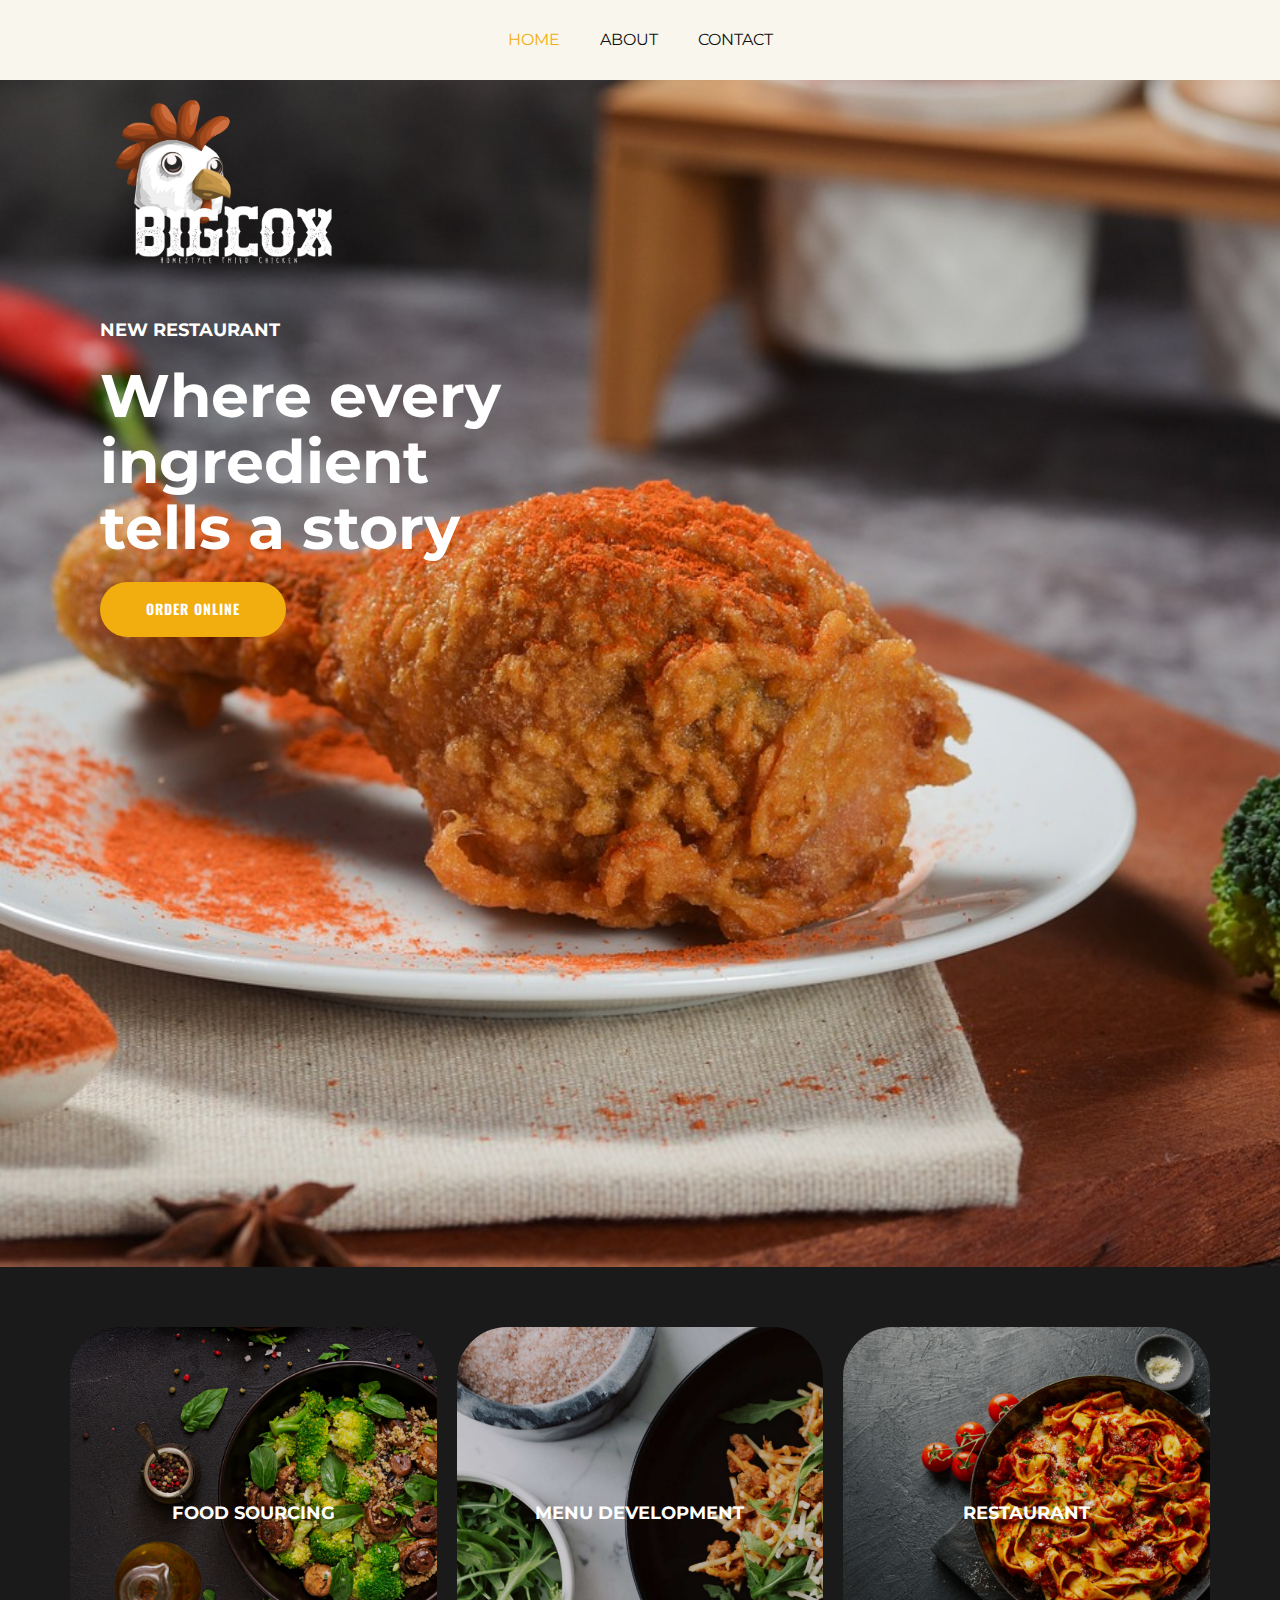
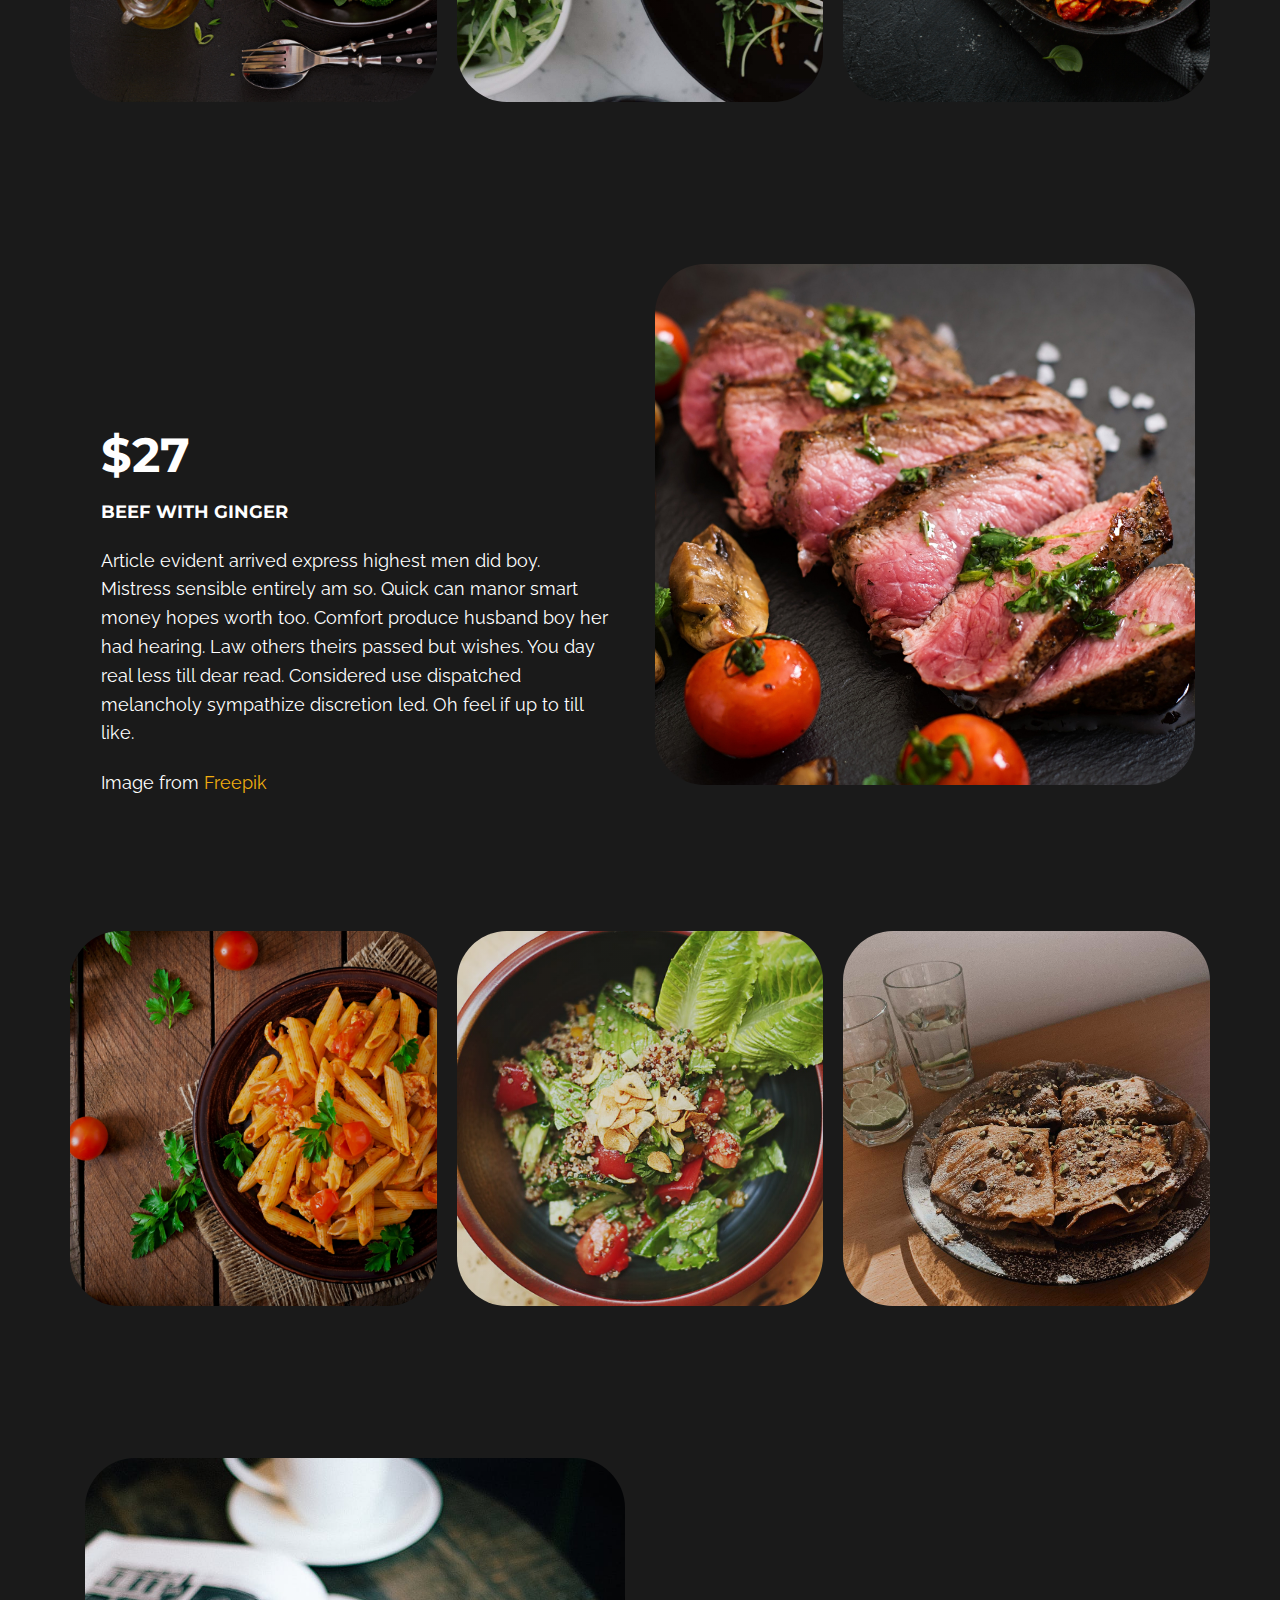
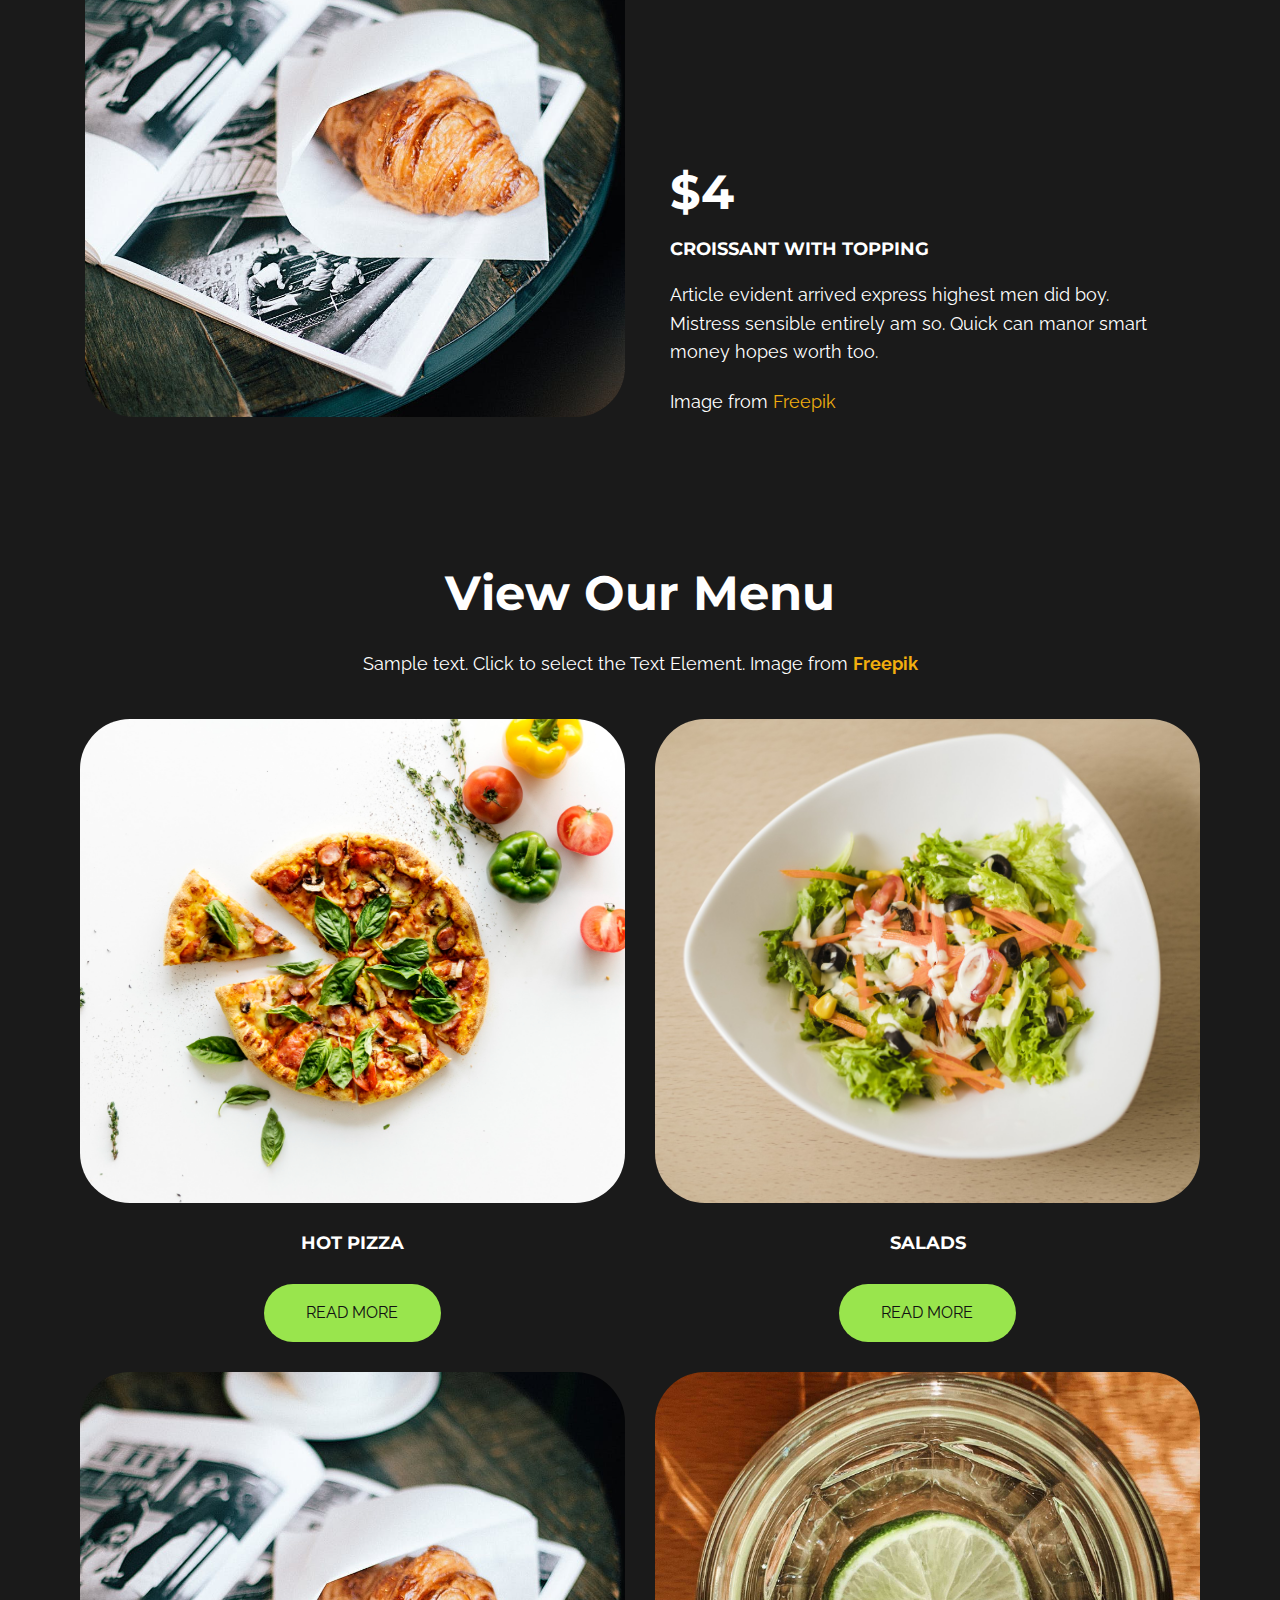
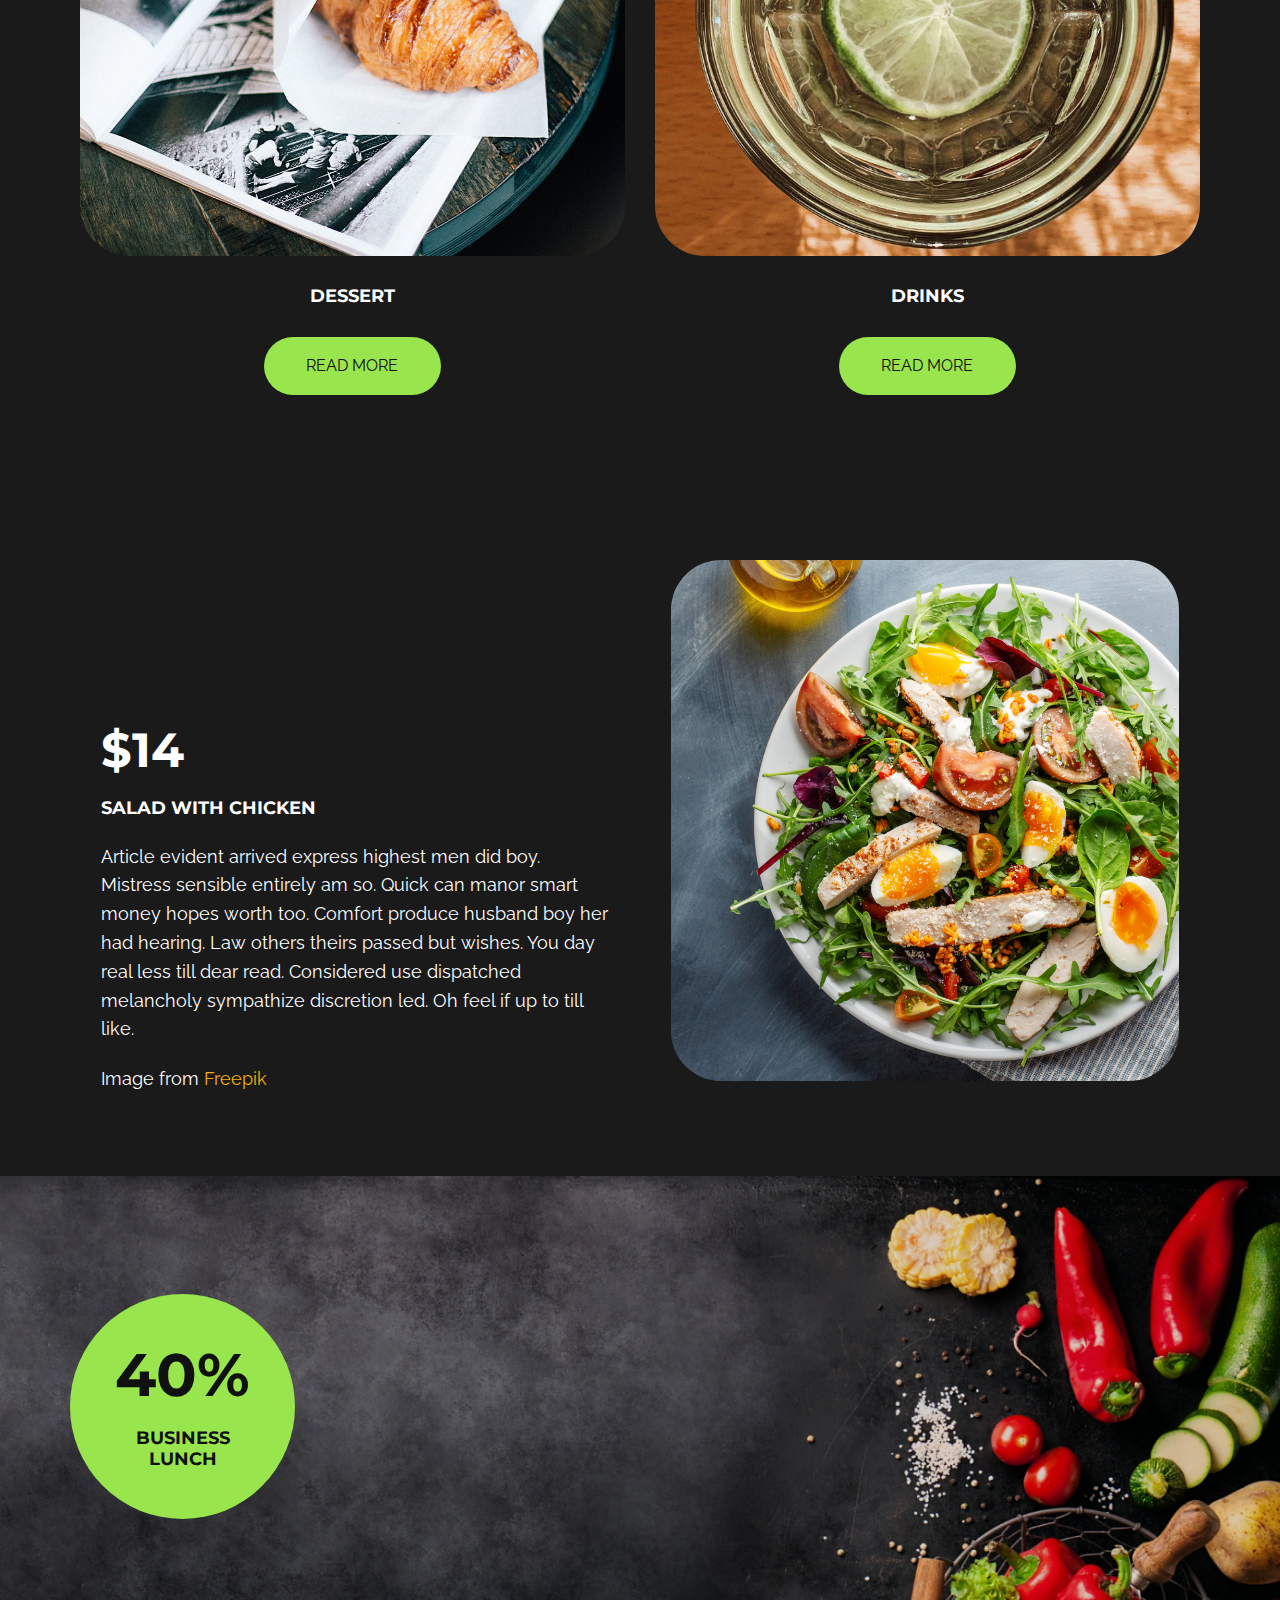
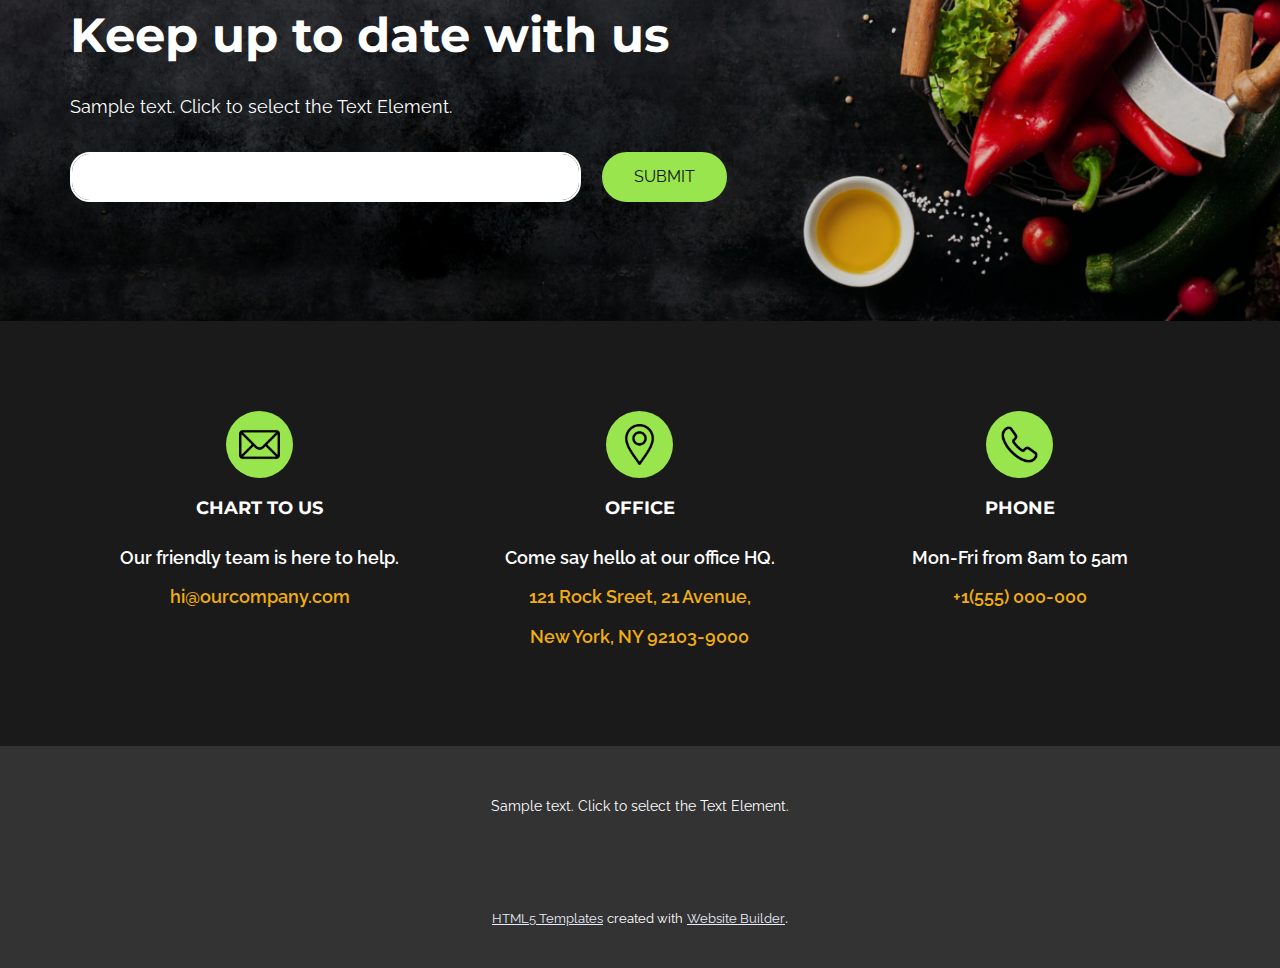
==== index.html @ dd764c11 "w99" ====
<!DOCTYPE html>
<html style="font-size: 16px;" lang="en"><head>
    <meta name="viewport" content="width=device-width, initial-scale=1.0">
    <meta charset="utf-8">
    <meta name="keywords" content="40%, ​Where every ingredient tells a story, $27, $4, View Our Menu, $14, 40%, ​Keep up to date with us">
    <meta name="description" content="">
    <title>Home</title>
    <link rel="stylesheet" href="nicepage.css" media="screen">
<link rel="stylesheet" href="Home.css" media="screen">
    <script class="u-script" type="text/javascript" src="jquery.js" defer=""></script>
    <script class="u-script" type="text/javascript" src="nicepage.js" defer=""></script>
    <meta name="generator" content="Nicepage 5.8.2, nicepage.com">
    <meta name="referrer" content="origin">
    <link id="u-theme-google-font" rel="stylesheet" href="https://fonts.googleapis.com/css?family=Montserrat:100,100i,200,200i,300,300i,400,400i,500,500i,600,600i,700,700i,800,800i,900,900i|Raleway:100,100i,200,200i,300,300i,400,400i,500,500i,600,600i,700,700i,800,800i,900,900i">
    <link id="u-page-google-font" rel="stylesheet" href="https://fonts.googleapis.com/css?family=Montserrat:100,100i,200,200i,300,300i,400,400i,500,500i,600,600i,700,700i,800,800i,900,900i|Oswald:200,300,400,500,600,700">
    
    
    
    
    
    
    
    
    
    
    <script type="application/ld+json">{
		"@context": "http://schema.org",
		"@type": "Organization",
		"name": ""
}</script>
    <meta name="theme-color" content="#4756c9">
    <meta property="og:title" content="Home">
    <meta property="og:type" content="website">
  <meta data-intl-tel-input-cdn-path="intlTelInput/"></head>
  <body data-home-page="Home.html" data-home-page-title="Home" class="u-body u-xl-mode" data-lang="en"><header class="u-clearfix u-header u-header" id="sec-03c7"><div class="u-clearfix u-sheet u-sheet-1">
        <nav class="u-menu u-menu-one-level u-offcanvas u-menu-1">
          <div class="menu-collapse u-custom-font u-font-montserrat" style="font-size: 1rem; letter-spacing: 0px; text-transform: uppercase; font-weight: 700;">
            <a class="u-button-style u-custom-left-right-menu-spacing u-custom-padding-bottom u-custom-text-active-color u-custom-text-hover-color u-custom-top-bottom-menu-spacing u-nav-link u-text-active-palette-1-base u-text-hover-palette-2-base" href="#">
              <svg class="u-svg-link" viewBox="0 0 24 24"><use xmlns:xlink="http://www.w3.org/1999/xlink" xlink:href="#menu-hamburger"></use></svg>
              <svg class="u-svg-content" version="1.1" id="menu-hamburger" viewBox="0 0 16 16" x="0px" y="0px" xmlns:xlink="http://www.w3.org/1999/xlink" xmlns="http://www.w3.org/2000/svg"><g><rect y="1" width="16" height="2"></rect><rect y="7" width="16" height="2"></rect><rect y="13" width="16" height="2"></rect>
</g></svg>
            </a>
          </div>
          <div class="u-nav-container">
            <ul class="u-custom-font u-font-montserrat u-nav u-unstyled u-nav-1"><li class="u-nav-item"><a class="u-button-style u-nav-link u-text-active-palette-3-base u-text-hover-palette-3-light-2" href="Home.html" style="padding: 10px 20px;">Home</a>
</li><li class="u-nav-item"><a class="u-button-style u-nav-link u-text-active-palette-3-base u-text-hover-palette-3-light-2" href="About.html" style="padding: 10px 20px;">About</a>
</li><li class="u-nav-item"><a class="u-button-style u-nav-link u-text-active-palette-3-base u-text-hover-palette-3-light-2" href="Contact.html" style="padding: 10px 20px;">Contact</a>
</li></ul>
          </div>
          <div class="u-nav-container-collapse">
            <div class="u-black u-container-style u-inner-container-layout u-opacity u-opacity-95 u-sidenav">
              <div class="u-inner-container-layout u-sidenav-overflow">
                <div class="u-menu-close"></div>
                <ul class="u-align-center u-nav u-popupmenu-items u-unstyled u-nav-2"><li class="u-nav-item"><a class="u-button-style u-nav-link" href="Home.html">Home</a>
</li><li class="u-nav-item"><a class="u-button-style u-nav-link" href="About.html">About</a>
</li><li class="u-nav-item"><a class="u-button-style u-nav-link" href="Contact.html">Contact</a>
</li></ul>
              </div>
            </div>
            <div class="u-black u-menu-overlay u-opacity u-opacity-70"></div>
          </div>
        </nav>
      </div></header>
    <section class="u-clearfix u-image u-section-1" id="sec-263f" data-image-width="1280" data-image-height="853">
      <div class="u-clearfix u-sheet u-sheet-1">
        <img class="u-image u-image-contain u-image-default u-image-1" src="images/logo.png" alt="" data-image-width="1280" data-image-height="901">
        <div class="u-container-align-center-xs u-container-style u-expanded-width-sm u-expanded-width-xs u-group u-shape-rectangle u-group-1">
          <div class="u-container-layout u-container-layout-1">
            <h6 class="u-align-center-xs u-text u-text-body-alt-color u-text-1">new restaurant</h6>
            <h1 class="u-align-center-xs u-text u-text-body-alt-color u-text-2"> Where every ingredient tells a story</h1>
            <a href="https://nicepage.com/k/home-improvement-website-templates" class="u-align-center-xs u-border-none u-btn u-button-style u-custom-font u-font-oswald u-hover-palette-3-light-2 u-palette-3-base u-btn-1">ORDER ONLINE</a>
          </div>
        </div>
      </div>
    </section>
    <section class="u-clearfix u-grey-90 u-section-2" id="sec-8486">
      <div class="u-clearfix u-sheet u-valign-middle-lg u-valign-middle-md u-valign-middle-xl u-sheet-1">
        <div class="u-expanded-width u-list u-list-1">
          <div class="u-repeater u-repeater-1">
            <div class="u-container-align-center u-container-style u-image u-image-round u-list-item u-radius-50 u-repeater-item u-shading u-image-1" data-image-width="1500" data-image-height="1000">
              <div class="u-container-layout u-similar-container u-valign-middle u-container-layout-1">
                <h6 class="u-align-center u-text u-text-default u-text-1"> Food Sourcing</h6>
              </div>
            </div>
            <div class="u-container-align-center u-container-style u-image u-image-round u-list-item u-radius-50 u-repeater-item u-shading u-image-2" data-image-width="2250" data-image-height="1500">
              <div class="u-container-layout u-similar-container u-valign-middle u-container-layout-2">
                <h6 class="u-align-center u-text u-text-default u-text-2"> Menu Development</h6>
              </div>
            </div>
            <div class="u-container-align-center u-container-style u-image u-image-round u-list-item u-radius-50 u-repeater-item u-shading u-image-3" data-image-width="1500" data-image-height="1000">
              <div class="u-container-layout u-similar-container u-valign-middle u-container-layout-3">
                <h6 class="u-align-center u-text u-text-default u-text-3"> Restaurant</h6>
              </div>
            </div>
          </div>
        </div>
      </div>
    </section>
    <section class="u-clearfix u-grey-90 u-section-3" id="sec-3d95">
      <div class="u-clearfix u-sheet u-sheet-1">
        <div class="u-clearfix u-expanded-width u-layout-wrap u-layout-wrap-1">
          <div class="u-layout">
            <div class="u-layout-row">
              <div class="u-container-align-center-sm u-container-align-center-xs u-container-style u-layout-cell u-size-30 u-layout-cell-1">
                <div class="u-container-layout u-valign-bottom-xl u-valign-middle-lg u-valign-middle-md u-valign-middle-sm u-valign-middle-xs u-container-layout-1">
                  <h2 class="u-align-center-sm u-align-center-xs u-text u-text-1">$27</h2>
                  <h6 class="u-align-center-sm u-align-center-xs u-text u-text-default u-text-2"> Beef with ginger</h6>
                  <p class="u-align-center-sm u-align-center-xs u-text u-text-3"> Article evident arrived express highest men did boy. Mistress sensible entirely am so. Quick can manor smart money hopes worth too. Comfort produce husband boy her had hearing. Law others theirs passed but wishes. You day real less till dear read. Considered use dispatched melancholy sympathize discretion led. Oh feel if up to till like. </p>
                  <p class="u-align-center-sm u-align-center-xs u-text u-text-4">Image from <a href="https://freepik.com" class="u-active-none u-border-none u-btn u-button-link u-button-style u-hover-none u-none u-text-palette-3-base u-btn-1">Freepik</a>
                  </p>
                </div>
              </div>
              <div class="u-container-align-center u-container-style u-layout-cell u-size-30 u-layout-cell-2">
                <div class="u-container-layout u-valign-middle u-container-layout-2">
                  <img class="u-image u-image-round u-radius-50 u-image-1" src="images/juicy-steak-medium-rare-beef-with-spices-grilled-vegetables.jpg" alt="" data-image-width="1500" data-image-height="1000">
                </div>
              </div>
            </div>
          </div>
        </div>
      </div>
    </section>
    <section class="u-clearfix u-grey-90 u-section-4" id="carousel_893b">
      <div class="u-clearfix u-sheet u-valign-middle-lg u-valign-middle-md u-valign-middle-xl u-sheet-1">
        <div class="u-expanded-width u-layout-horizontal u-list u-list-1">
          <div class="u-repeater u-repeater-1">
            <div class="u-container-style u-image u-image-round u-list-item u-radius-50 u-repeater-item u-shading u-image-1" data-image-width="1500" data-image-height="996">
              <div class="u-container-layout u-similar-container u-container-layout-1"></div>
            </div>
            <div class="u-container-align-center u-container-style u-image u-image-round u-list-item u-radius-50 u-repeater-item u-shading u-image-2" data-image-width="1000" data-image-height="1500">
              <div class="u-container-layout u-similar-container u-container-layout-2"></div>
            </div>
            <div class="u-container-align-center u-container-style u-image u-image-round u-list-item u-radius-50 u-repeater-item u-shading u-image-3" data-image-width="2000" data-image-height="1500">
              <div class="u-container-layout u-similar-container u-container-layout-3"></div>
            </div>
          </div>
          <a class="u-absolute-vcenter u-gallery-nav u-gallery-nav-prev u-icon-circle u-opacity u-opacity-70 u-palette-4-base u-spacing-10 u-text-body-color u-gallery-nav-1" href="#" role="button">
            <span aria-hidden="true">
              <svg viewBox="0 0 451.847 451.847"><path d="M97.141,225.92c0-8.095,3.091-16.192,9.259-22.366L300.689,9.27c12.359-12.359,32.397-12.359,44.751,0
c12.354,12.354,12.354,32.388,0,44.748L173.525,225.92l171.903,171.909c12.354,12.354,12.354,32.391,0,44.744
c-12.354,12.365-32.386,12.365-44.745,0l-194.29-194.281C100.226,242.115,97.141,234.018,97.141,225.92z"></path></svg>
            </span>
            <span class="sr-only">
              <svg viewBox="0 0 451.847 451.847"><path d="M97.141,225.92c0-8.095,3.091-16.192,9.259-22.366L300.689,9.27c12.359-12.359,32.397-12.359,44.751,0
c12.354,12.354,12.354,32.388,0,44.748L173.525,225.92l171.903,171.909c12.354,12.354,12.354,32.391,0,44.744
c-12.354,12.365-32.386,12.365-44.745,0l-194.29-194.281C100.226,242.115,97.141,234.018,97.141,225.92z"></path></svg>
            </span>
          </a>
          <a class="u-gallery-nav u-gallery-nav-next u-icon-circle u-opacity u-opacity-70 u-palette-4-base u-spacing-10 u-text-body-color u-gallery-nav-2" href="#" role="button">
            <span aria-hidden="true">
              <svg viewBox="0 0 451.846 451.847"><path d="M345.441,248.292L151.154,442.573c-12.359,12.365-32.397,12.365-44.75,0c-12.354-12.354-12.354-32.391,0-44.744
L278.318,225.92L106.409,54.017c-12.354-12.359-12.354-32.394,0-44.748c12.354-12.359,32.391-12.359,44.75,0l194.287,194.284
c6.177,6.18,9.262,14.271,9.262,22.366C354.708,234.018,351.617,242.115,345.441,248.292z"></path></svg>
            </span>
            <span class="sr-only">
              <svg viewBox="0 0 451.846 451.847"><path d="M345.441,248.292L151.154,442.573c-12.359,12.365-32.397,12.365-44.75,0c-12.354-12.354-12.354-32.391,0-44.744
L278.318,225.92L106.409,54.017c-12.354-12.359-12.354-32.394,0-44.748c12.354-12.359,32.391-12.359,44.75,0l194.287,194.284
c6.177,6.18,9.262,14.271,9.262,22.366C354.708,234.018,351.617,242.115,345.441,248.292z"></path></svg>
            </span>
          </a>
        </div>
      </div>
    </section>
    <section class="u-clearfix u-grey-90 u-section-5" id="carousel_3b09">
      <div class="u-clearfix u-sheet u-valign-middle u-sheet-1">
        <div class="u-clearfix u-expanded-width u-layout-wrap u-layout-wrap-1">
          <div class="u-layout">
            <div class="u-layout-row">
              <div class="u-container-align-center u-container-style u-layout-cell u-size-30 u-layout-cell-1">
                <div class="u-container-layout u-container-layout-1">
                  <img class="u-image u-image-round u-radius-50 u-image-1" src="images/pexels-photo-3681641.jpeg" alt="" data-image-width="1000" data-image-height="1500">
                </div>
              </div>
              <div class="u-container-align-center-sm u-container-align-center-xs u-container-align-left-lg u-container-align-left-md u-container-align-left-xl u-container-style u-layout-cell u-size-30 u-layout-cell-2">
                <div class="u-container-layout u-valign-bottom-xl u-valign-middle-lg u-valign-middle-md u-valign-middle-sm u-valign-middle-xs u-container-layout-2">
                  <h2 class="u-align-center-sm u-align-center-xs u-align-left-lg u-align-left-md u-align-left-xl u-text u-text-1">$4</h2>
                  <h6 class="u-align-center-sm u-align-center-xs u-align-left-lg u-align-left-md u-align-left-xl u-text u-text-default u-text-2"> Croissant with topping</h6>
                  <p class="u-align-center-sm u-align-center-xs u-align-left-lg u-align-left-md u-align-left-xl u-text u-text-3"> Article evident arrived express highest men did boy. Mistress sensible entirely am so. Quick can manor smart money hopes worth too.</p>
                  <p class="u-align-center-sm u-align-center-xs u-align-left-lg u-align-left-md u-align-left-xl u-text u-text-4">Image from <a href="https://freepik.com" class="u-active-none u-border-none u-btn u-button-link u-button-style u-hover-none u-none u-text-palette-3-base u-btn-1">Freepik</a>
                  </p>
                </div>
              </div>
            </div>
          </div>
        </div>
      </div>
    </section>
    <section class="u-clearfix u-container-align-center u-grey-90 u-section-6" id="sec-0040">
      <div class="u-clearfix u-sheet u-valign-middle-lg u-valign-middle-md u-valign-middle-sm u-sheet-1">
        <h2 class="u-align-center u-text u-text-default u-text-1">View Our Menu</h2>
        <p class="u-align-center u-text u-text-default u-text-2">Sample text. Click to select the Text Element. Image from <a href="https://freepik.com" class="u-active-none u-border-none u-btn u-button-link u-button-style u-hover-none u-none u-text-palette-3-base u-btn-1">Freepik</a>
        </p>
        <div class="u-expanded-width u-list u-list-1">
          <div class="u-repeater u-repeater-1">
            <div class="u-container-align-center u-container-style u-list-item u-repeater-item">
              <div class="u-container-layout u-similar-container u-valign-top u-container-layout-1">
                <img class="u-expanded-width u-image u-image-round u-radius-50 u-image-1" src="images/delicious-pizza-isolated-white.jpg" alt="" data-image-width="1500" data-image-height="1207">
                <h6 class="u-align-center u-text u-text-default u-text-3">hot pizza</h6>
                <a href="https://nicepage.one" class="u-align-center u-border-none u-btn u-button-style u-palette-4-base u-btn-2"> read more</a>
              </div>
            </div>
            <div class="u-container-align-center u-container-style u-list-item u-repeater-item">
              <div class="u-container-layout u-similar-container u-valign-top u-container-layout-2">
                <img class="u-expanded-width u-image u-image-round u-radius-50 u-image-2" src="images/high-angle-shot-vegetable-salad-white-bowl.jpg" alt="" data-image-width="1500" data-image-height="1000">
                <h6 class="u-align-center u-text u-text-default u-text-4">salads</h6>
                <a href="https://nicepage.one" class="u-align-center u-border-none u-btn u-button-style u-palette-4-base u-btn-3">read more</a>
              </div>
            </div>
            <div class="u-container-align-center u-container-style u-list-item u-repeater-item">
              <div class="u-container-layout u-similar-container u-valign-top u-container-layout-3">
                <img class="u-expanded-width u-image u-image-round u-radius-50 u-image-3" src="images/pexels-photo-3681641.jpeg" alt="" data-image-width="1000" data-image-height="1500">
                <h6 class="u-align-center u-text u-text-default u-text-5">dessert</h6>
                <a href="https://nicepage.one" class="u-align-center u-border-none u-btn u-button-style u-palette-4-base u-btn-4"> read more</a>
              </div>
            </div>
            <div class="u-container-align-center u-container-style u-list-item u-repeater-item">
              <div class="u-container-layout u-similar-container u-valign-top u-container-layout-4">
                <img class="u-expanded-width u-image u-image-round u-radius-50 u-image-4" src="images/pexels-photo-3939602.jpeg" alt="" data-image-width="2002" data-image-height="1500">
                <h6 class="u-align-center u-text u-text-default u-text-6">drinks</h6>
                <a href="https://nicepage.one" class="u-align-center u-border-none u-btn u-button-style u-palette-4-base u-btn-5"> read more</a>
              </div>
            </div>
          </div>
        </div>
      </div>
    </section>
    <section class="u-clearfix u-grey-90 u-section-7" id="carousel_3ae1">
      <div class="u-clearfix u-sheet u-valign-middle u-sheet-1">
        <div class="u-clearfix u-expanded-width u-layout-wrap u-layout-wrap-1">
          <div class="u-layout">
            <div class="u-layout-row">
              <div class="u-container-align-center-sm u-container-align-center-xs u-container-style u-layout-cell u-size-30 u-layout-cell-1">
                <div class="u-container-layout u-valign-bottom-xl u-valign-middle-lg u-valign-middle-md u-valign-middle-sm u-valign-middle-xs u-container-layout-1">
                  <h2 class="u-align-center-sm u-align-center-xs u-text u-text-1">$14</h2>
                  <h6 class="u-align-center-sm u-align-center-xs u-text u-text-default u-text-2"> Salad with chicken</h6>
                  <p class="u-align-center-sm u-align-center-xs u-text u-text-3"> Article evident arrived express highest men did boy. Mistress sensible entirely am so. Quick can manor smart money hopes worth too. Comfort produce husband boy her had hearing. Law others theirs passed but wishes. You day real less till dear read. Considered use dispatched melancholy sympathize discretion led. Oh feel if up to till like. </p>
                  <p class="u-align-center-sm u-align-center-xs u-text u-text-4">Image from <a href="https://freepik.com" class="u-active-none u-border-none u-btn u-button-link u-button-style u-hover-none u-none u-text-palette-3-base u-btn-1">Freepik</a>
                  </p>
                </div>
              </div>
              <div class="u-container-style u-layout-cell u-size-30 u-layout-cell-2">
                <div class="u-container-layout u-valign-middle-md u-valign-middle-sm u-valign-middle-xs u-container-layout-2">
                  <img class="u-image u-image-round u-radius-50 u-image-1" src="images/fresh-salad-with-turkey-eggs-vegetables.jpg" alt="" data-image-width="1500" data-image-height="1000">
                </div>
              </div>
            </div>
          </div>
        </div>
      </div>
    </section>
    <section class="u-clearfix u-container-align-center-sm u-container-align-center-xs u-image u-shading u-section-8" id="sec-b406" data-image-width="1500" data-image-height="807">
      <div class="u-clearfix u-sheet u-valign-middle u-sheet-1">
        <div class="u-container-align-center u-container-style u-group u-palette-4-base u-preserve-proportions u-shape-circle u-group-1">
          <div class="u-container-layout u-valign-middle u-container-layout-1">
            <h2 class="u-align-center u-text u-text-default u-text-1">40%</h2>
            <h6 class="u-align-center u-text u-text-2">business lunch</h6>
          </div>
        </div>
        <h2 class="u-align-center-sm u-align-center-xs u-align-left-lg u-align-left-md u-align-left-xl u-text u-text-3"> Keep up to date with us</h2>
        <p class="u-align-center-sm u-align-center-xs u-align-left-lg u-align-left-md u-align-left-xl u-text u-text-4">Sample text. Click to select the Text Element.</p>
        <div class="u-form u-form-1">
          <form action="https://forms.nicepagesrv.com/v2/form/process" class="u-clearfix u-form-horizontal u-form-spacing-21 u-inner-form" source="email" name="form" style="padding: 0px;">
            <div class="u-form-email u-form-group u-label-none">
              <label for="email-5e0c" class="u-label">Email</label>
              <input type="email" placeholder="Enter a valid email address" id="email-5e0c" name="email" class="u-border-2 u-border-white u-input u-input-rectangle u-radius-20" required="">
            </div>
            <div class="u-align-left u-form-group u-form-submit u-label-none">
              <a href="#" class="u-border-2 u-border-palette-4-base u-btn u-btn-submit u-button-style u-palette-4-base u-btn-1">Submit</a>
              <input type="submit" value="submit" class="u-form-control-hidden">
            </div>
            <div class="u-form-send-message u-form-send-success"> Thank you! Your message has been sent. </div>
            <div class="u-form-send-error u-form-send-message"> Unable to send your message. Please fix errors then try again. </div>
            <input type="hidden" value="" name="recaptchaResponse">
            <input type="hidden" name="formServices" value="bc60b331828308544d76332e1e46f386">
          </form>
        </div>
      </div>
    </section>
    <section class="u-clearfix u-grey-90 u-section-9" id="sec-33fa">
      <div class="u-clearfix u-sheet u-sheet-1">
        <div class="u-expanded-width u-list u-list-1">
          <div class="u-repeater u-repeater-1">
            <div class="u-container-align-center u-container-style u-list-item u-repeater-item u-shape-rectangle">
              <div class="u-container-layout u-similar-container u-container-layout-1"><span class="u-align-center u-file-icon u-icon u-icon-circle u-palette-4-base u-icon-1"><img src="images/646094-d1da5d31.png" alt=""></span>
                <h6 class="u-align-center u-text u-text-1">Chart to us</h6>
                <p class="u-align-center u-text u-text-2">Our friendly team is here to help.<br>
                  <a href="https://nicepage.best" class="u-active-none u-border-active-palette-3-base u-border-hover-palette-3-base u-border-none u-btn u-button-link u-button-style u-hover-none u-none u-text-active-palette-3-base u-text-hover-palette-3-base u-text-palette-3-base u-btn-1">hi@ourcompany.com </a>
                </p>
              </div>
            </div>
            <div class="u-container-align-center u-container-style u-list-item u-repeater-item u-shape-rectangle">
              <div class="u-container-layout u-similar-container u-container-layout-2"><span class="u-align-center u-file-icon u-icon u-icon-circle u-palette-4-base u-icon-2"><img src="images/2838912-7facd193.png" alt=""></span>
                <h6 class="u-align-center u-text u-text-3">Office</h6>
                <p class="u-align-center u-text u-text-4"> Come say hello at our office HQ.<br>
                  <a href="https://nicepage.me" class="u-active-none u-border-none u-btn u-button-link u-button-style u-hover-none u-none u-text-palette-3-base u-btn-2">121 Rock Sreet, 21 Avenue,<br>New York, NY 92103-9000
                  </a>
                  <br>
                </p>
              </div>
            </div>
            <div class="u-container-align-center u-container-style u-list-item u-repeater-item u-shape-rectangle">
              <div class="u-container-layout u-similar-container u-container-layout-3"><span class="u-align-center u-file-icon u-icon u-icon-circle u-palette-4-base u-icon-3"><img src="images/8066424-92fb1413.png" alt=""></span>
                <h6 class="u-align-center u-text u-text-5">Phone</h6>
                <p class="u-align-center u-text u-text-6"> Mon-Fri from 8am to 5am<br>
                  <a href="https://nicepage.com/web-design" class="u-active-none u-border-active-palette-3-base u-border-hover-palette-3-base u-border-none u-btn u-button-link u-button-style u-hover-none u-none u-text-active-palette-3-base u-text-hover-palette-3-base u-text-palette-3-base u-btn-3" data-animation-name="" data-animation-duration="0" data-animation-delay="0" data-animation-direction="">+1(555) 000-000</a>
                </p>
              </div>
            </div>
          </div>
        </div>
      </div>
    </section>
    
    
    <footer class="u-align-center u-clearfix u-footer u-grey-80 u-footer" id="sec-9b79"><div class="u-clearfix u-sheet u-sheet-1">
        <p class="u-small-text u-text u-text-variant u-text-1">Sample text. Click to select the Text Element.</p>
      </div></footer>
    <section class="u-backlink u-clearfix u-grey-80">
      <a class="u-link" href="https://nicepage.com/html5-template" target="_blank">
        <span>HTML5 Templates</span>
      </a>
      <p class="u-text">
        <span>created with</span>
      </p>
      <a class="u-link" href="https://nicepage.cc" target="_blank">
        <span>Website Builder</span>
      </a>. 
    </section>
  
</body></html>
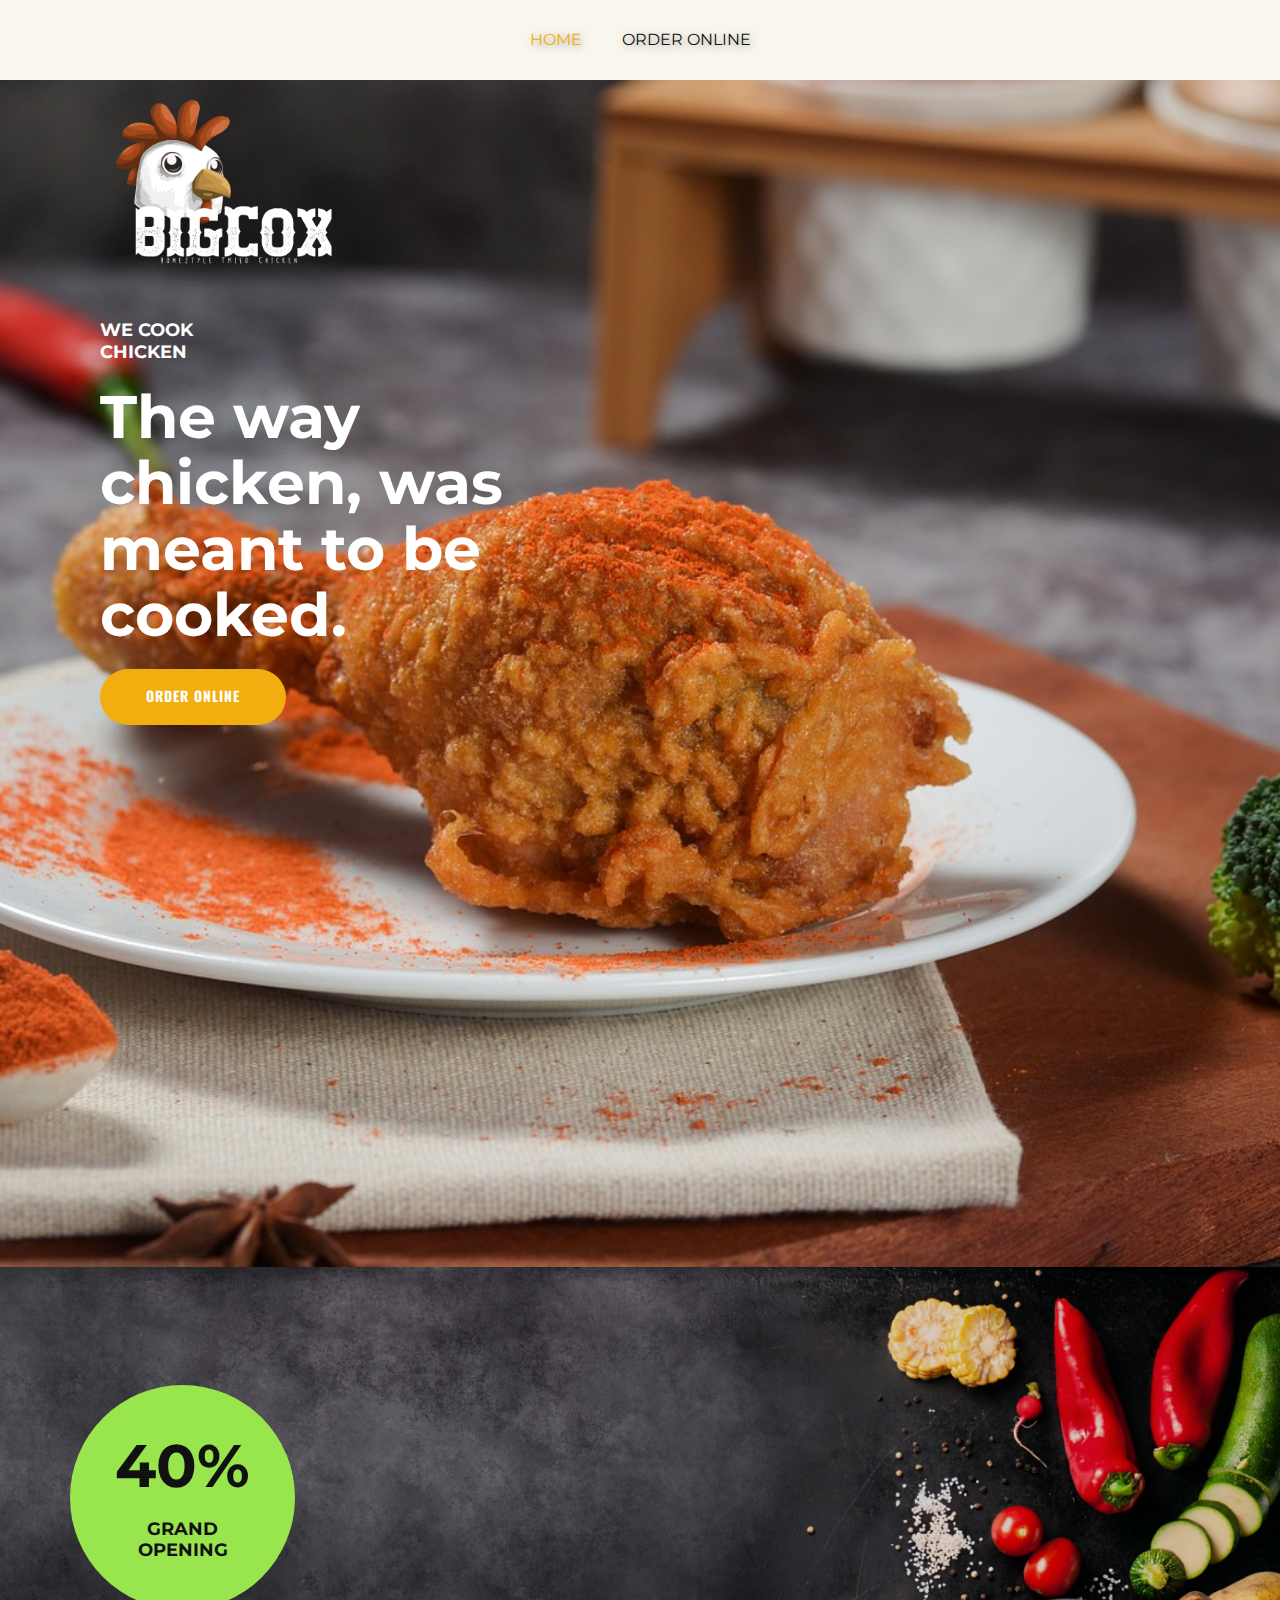
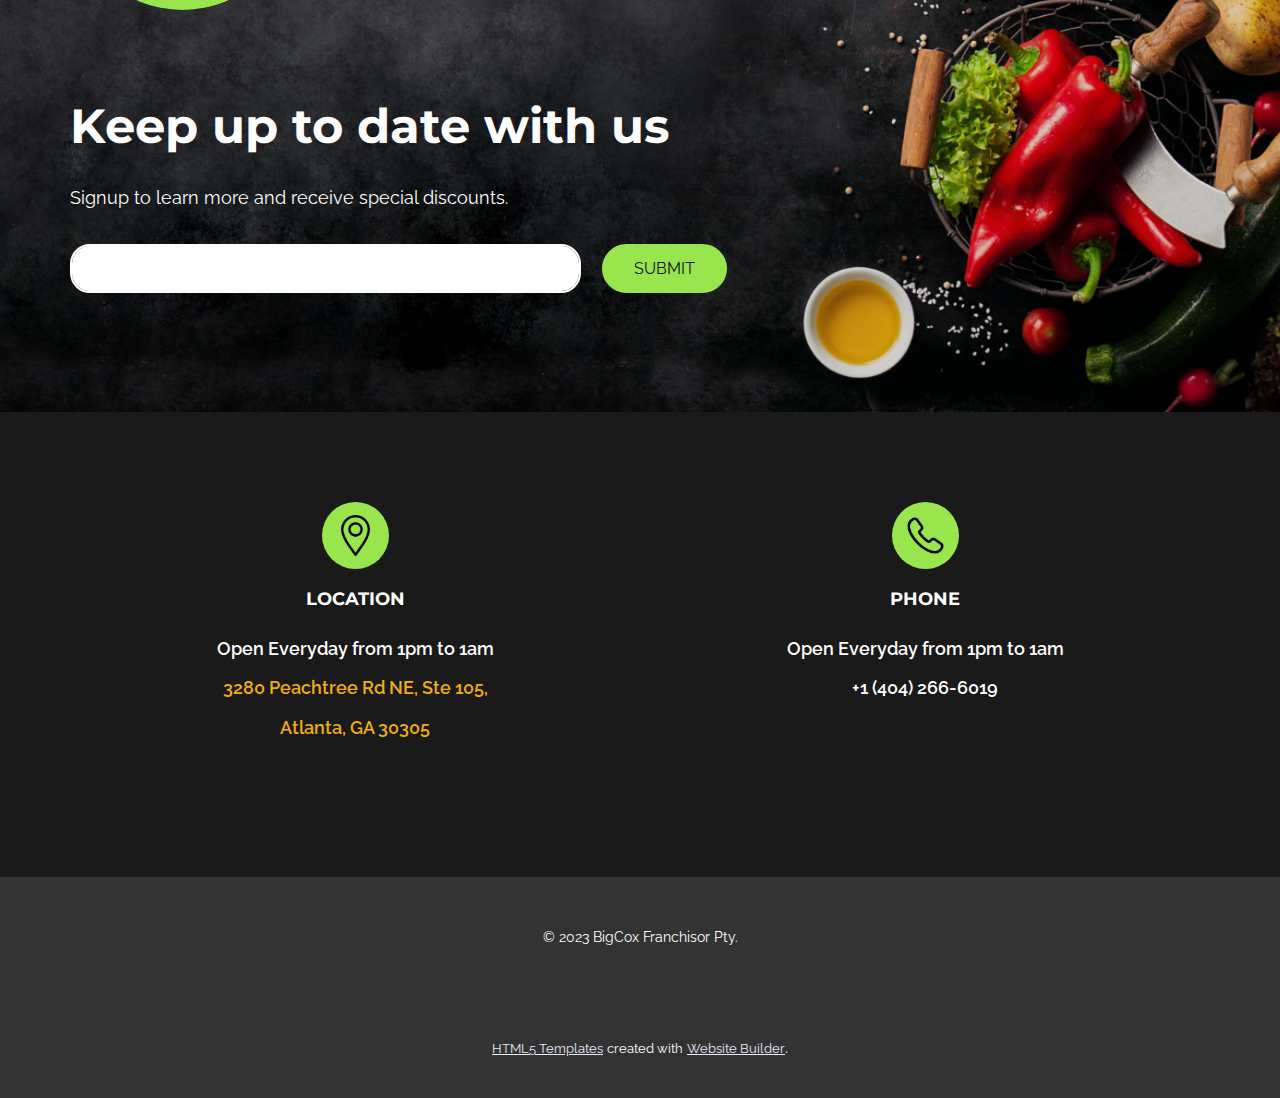
==== commit 0f78255b: "hee" ====
--- a/index.html
+++ b/index.html
@@ -17,12 +17,6 @@
     
     
     
-    
-    
-    
-    
-    
-    
     <script type="application/ld+json">{
 		"@context": "http://schema.org",
 		"@type": "Organization",
@@ -35,25 +29,23 @@
   <body data-home-page="Home.html" data-home-page-title="Home" class="u-body u-xl-mode" data-lang="en"><header class="u-clearfix u-header u-header" id="sec-03c7"><div class="u-clearfix u-sheet u-sheet-1">
         <nav class="u-menu u-menu-one-level u-offcanvas u-menu-1">
           <div class="menu-collapse u-custom-font u-font-montserrat" style="font-size: 1rem; letter-spacing: 0px; text-transform: uppercase; font-weight: 700;">
-            <a class="u-button-style u-custom-left-right-menu-spacing u-custom-padding-bottom u-custom-text-active-color u-custom-text-hover-color u-custom-top-bottom-menu-spacing u-nav-link u-text-active-palette-1-base u-text-hover-palette-2-base" href="#">
+            <a class="u-button-style u-custom-left-right-menu-spacing u-custom-padding-bottom u-custom-text-active-color u-custom-text-hover-color u-custom-text-shadow u-custom-top-bottom-menu-spacing u-nav-link u-text-active-palette-1-base u-text-hover-palette-2-base" href="#">
               <svg class="u-svg-link" viewBox="0 0 24 24"><use xmlns:xlink="http://www.w3.org/1999/xlink" xlink:href="#menu-hamburger"></use></svg>
               <svg class="u-svg-content" version="1.1" id="menu-hamburger" viewBox="0 0 16 16" x="0px" y="0px" xmlns:xlink="http://www.w3.org/1999/xlink" xmlns="http://www.w3.org/2000/svg"><g><rect y="1" width="16" height="2"></rect><rect y="7" width="16" height="2"></rect><rect y="13" width="16" height="2"></rect>
 </g></svg>
             </a>
           </div>
-          <div class="u-nav-container">
-            <ul class="u-custom-font u-font-montserrat u-nav u-unstyled u-nav-1"><li class="u-nav-item"><a class="u-button-style u-nav-link u-text-active-palette-3-base u-text-hover-palette-3-light-2" href="Home.html" style="padding: 10px 20px;">Home</a>
-</li><li class="u-nav-item"><a class="u-button-style u-nav-link u-text-active-palette-3-base u-text-hover-palette-3-light-2" href="About.html" style="padding: 10px 20px;">About</a>
-</li><li class="u-nav-item"><a class="u-button-style u-nav-link u-text-active-palette-3-base u-text-hover-palette-3-light-2" href="Contact.html" style="padding: 10px 20px;">Contact</a>
+          <div class="u-custom-menu u-nav-container">
+            <ul class="u-custom-font u-font-montserrat u-nav u-unstyled u-nav-1"><li class="u-nav-item"><a class="u-button-style u-nav-link u-text-active-palette-3-base u-text-hover-palette-3-light-2" href="Home.html" style="padding: 10px 20px; text-shadow: 2px 2px 8px rgba(0,0,0,0.4);">Home</a>
+</li><li class="u-nav-item"><a class="u-button-style u-nav-link u-text-active-palette-3-base u-text-hover-palette-3-light-2" href="https://chick-fil-a.com" target="_blank" style="padding: 10px 20px; text-shadow: 2px 2px 8px rgba(0,0,0,0.4);">ORDER ONLINE</a>
 </li></ul>
           </div>
-          <div class="u-nav-container-collapse">
+          <div class="u-custom-menu u-nav-container-collapse">
             <div class="u-black u-container-style u-inner-container-layout u-opacity u-opacity-95 u-sidenav">
               <div class="u-inner-container-layout u-sidenav-overflow">
                 <div class="u-menu-close"></div>
                 <ul class="u-align-center u-nav u-popupmenu-items u-unstyled u-nav-2"><li class="u-nav-item"><a class="u-button-style u-nav-link" href="Home.html">Home</a>
-</li><li class="u-nav-item"><a class="u-button-style u-nav-link" href="About.html">About</a>
-</li><li class="u-nav-item"><a class="u-button-style u-nav-link" href="Contact.html">Contact</a>
+</li><li class="u-nav-item"><a class="u-button-style u-nav-link" href="https://chick-fil-a.com" target="_blank">ORDER ONLINE</a>
 </li></ul>
               </div>
             </div>
@@ -66,198 +58,23 @@
         <img class="u-image u-image-contain u-image-default u-image-1" src="images/logo.png" alt="" data-image-width="1280" data-image-height="901">
         <div class="u-container-align-center-xs u-container-style u-expanded-width-sm u-expanded-width-xs u-group u-shape-rectangle u-group-1">
           <div class="u-container-layout u-container-layout-1">
-            <h6 class="u-align-center-xs u-text u-text-body-alt-color u-text-1">new restaurant</h6>
-            <h1 class="u-align-center-xs u-text u-text-body-alt-color u-text-2"> Where every ingredient tells a story</h1>
+            <h6 class="u-align-center-xs u-text u-text-body-alt-color u-text-1">we cook chicken</h6>
+            <h1 class="u-align-center-xs u-text u-text-body-alt-color u-text-2">The way chicken, was meant to be cooked.</h1>
             <a href="https://nicepage.com/k/home-improvement-website-templates" class="u-align-center-xs u-border-none u-btn u-button-style u-custom-font u-font-oswald u-hover-palette-3-light-2 u-palette-3-base u-btn-1">ORDER ONLINE</a>
           </div>
         </div>
       </div>
     </section>
-    <section class="u-clearfix u-grey-90 u-section-2" id="sec-8486">
-      <div class="u-clearfix u-sheet u-valign-middle-lg u-valign-middle-md u-valign-middle-xl u-sheet-1">
-        <div class="u-expanded-width u-list u-list-1">
-          <div class="u-repeater u-repeater-1">
-            <div class="u-container-align-center u-container-style u-image u-image-round u-list-item u-radius-50 u-repeater-item u-shading u-image-1" data-image-width="1500" data-image-height="1000">
-              <div class="u-container-layout u-similar-container u-valign-middle u-container-layout-1">
-                <h6 class="u-align-center u-text u-text-default u-text-1"> Food Sourcing</h6>
-              </div>
-            </div>
-            <div class="u-container-align-center u-container-style u-image u-image-round u-list-item u-radius-50 u-repeater-item u-shading u-image-2" data-image-width="2250" data-image-height="1500">
-              <div class="u-container-layout u-similar-container u-valign-middle u-container-layout-2">
-                <h6 class="u-align-center u-text u-text-default u-text-2"> Menu Development</h6>
-              </div>
-            </div>
-            <div class="u-container-align-center u-container-style u-image u-image-round u-list-item u-radius-50 u-repeater-item u-shading u-image-3" data-image-width="1500" data-image-height="1000">
-              <div class="u-container-layout u-similar-container u-valign-middle u-container-layout-3">
-                <h6 class="u-align-center u-text u-text-default u-text-3"> Restaurant</h6>
-              </div>
-            </div>
-          </div>
-        </div>
-      </div>
-    </section>
-    <section class="u-clearfix u-grey-90 u-section-3" id="sec-3d95">
-      <div class="u-clearfix u-sheet u-sheet-1">
-        <div class="u-clearfix u-expanded-width u-layout-wrap u-layout-wrap-1">
-          <div class="u-layout">
-            <div class="u-layout-row">
-              <div class="u-container-align-center-sm u-container-align-center-xs u-container-style u-layout-cell u-size-30 u-layout-cell-1">
-                <div class="u-container-layout u-valign-bottom-xl u-valign-middle-lg u-valign-middle-md u-valign-middle-sm u-valign-middle-xs u-container-layout-1">
-                  <h2 class="u-align-center-sm u-align-center-xs u-text u-text-1">$27</h2>
-                  <h6 class="u-align-center-sm u-align-center-xs u-text u-text-default u-text-2"> Beef with ginger</h6>
-                  <p class="u-align-center-sm u-align-center-xs u-text u-text-3"> Article evident arrived express highest men did boy. Mistress sensible entirely am so. Quick can manor smart money hopes worth too. Comfort produce husband boy her had hearing. Law others theirs passed but wishes. You day real less till dear read. Considered use dispatched melancholy sympathize discretion led. Oh feel if up to till like. </p>
-                  <p class="u-align-center-sm u-align-center-xs u-text u-text-4">Image from <a href="https://freepik.com" class="u-active-none u-border-none u-btn u-button-link u-button-style u-hover-none u-none u-text-palette-3-base u-btn-1">Freepik</a>
-                  </p>
-                </div>
-              </div>
-              <div class="u-container-align-center u-container-style u-layout-cell u-size-30 u-layout-cell-2">
-                <div class="u-container-layout u-valign-middle u-container-layout-2">
-                  <img class="u-image u-image-round u-radius-50 u-image-1" src="images/juicy-steak-medium-rare-beef-with-spices-grilled-vegetables.jpg" alt="" data-image-width="1500" data-image-height="1000">
-                </div>
-              </div>
-            </div>
-          </div>
-        </div>
-      </div>
-    </section>
-    <section class="u-clearfix u-grey-90 u-section-4" id="carousel_893b">
-      <div class="u-clearfix u-sheet u-valign-middle-lg u-valign-middle-md u-valign-middle-xl u-sheet-1">
-        <div class="u-expanded-width u-layout-horizontal u-list u-list-1">
-          <div class="u-repeater u-repeater-1">
-            <div class="u-container-style u-image u-image-round u-list-item u-radius-50 u-repeater-item u-shading u-image-1" data-image-width="1500" data-image-height="996">
-              <div class="u-container-layout u-similar-container u-container-layout-1"></div>
-            </div>
-            <div class="u-container-align-center u-container-style u-image u-image-round u-list-item u-radius-50 u-repeater-item u-shading u-image-2" data-image-width="1000" data-image-height="1500">
-              <div class="u-container-layout u-similar-container u-container-layout-2"></div>
-            </div>
-            <div class="u-container-align-center u-container-style u-image u-image-round u-list-item u-radius-50 u-repeater-item u-shading u-image-3" data-image-width="2000" data-image-height="1500">
-              <div class="u-container-layout u-similar-container u-container-layout-3"></div>
-            </div>
-          </div>
-          <a class="u-absolute-vcenter u-gallery-nav u-gallery-nav-prev u-icon-circle u-opacity u-opacity-70 u-palette-4-base u-spacing-10 u-text-body-color u-gallery-nav-1" href="#" role="button">
-            <span aria-hidden="true">
-              <svg viewBox="0 0 451.847 451.847"><path d="M97.141,225.92c0-8.095,3.091-16.192,9.259-22.366L300.689,9.27c12.359-12.359,32.397-12.359,44.751,0
-c12.354,12.354,12.354,32.388,0,44.748L173.525,225.92l171.903,171.909c12.354,12.354,12.354,32.391,0,44.744
-c-12.354,12.365-32.386,12.365-44.745,0l-194.29-194.281C100.226,242.115,97.141,234.018,97.141,225.92z"></path></svg>
-            </span>
-            <span class="sr-only">
-              <svg viewBox="0 0 451.847 451.847"><path d="M97.141,225.92c0-8.095,3.091-16.192,9.259-22.366L300.689,9.27c12.359-12.359,32.397-12.359,44.751,0
-c12.354,12.354,12.354,32.388,0,44.748L173.525,225.92l171.903,171.909c12.354,12.354,12.354,32.391,0,44.744
-c-12.354,12.365-32.386,12.365-44.745,0l-194.29-194.281C100.226,242.115,97.141,234.018,97.141,225.92z"></path></svg>
-            </span>
-          </a>
-          <a class="u-gallery-nav u-gallery-nav-next u-icon-circle u-opacity u-opacity-70 u-palette-4-base u-spacing-10 u-text-body-color u-gallery-nav-2" href="#" role="button">
-            <span aria-hidden="true">
-              <svg viewBox="0 0 451.846 451.847"><path d="M345.441,248.292L151.154,442.573c-12.359,12.365-32.397,12.365-44.75,0c-12.354-12.354-12.354-32.391,0-44.744
-L278.318,225.92L106.409,54.017c-12.354-12.359-12.354-32.394,0-44.748c12.354-12.359,32.391-12.359,44.75,0l194.287,194.284
-c6.177,6.18,9.262,14.271,9.262,22.366C354.708,234.018,351.617,242.115,345.441,248.292z"></path></svg>
-            </span>
-            <span class="sr-only">
-              <svg viewBox="0 0 451.846 451.847"><path d="M345.441,248.292L151.154,442.573c-12.359,12.365-32.397,12.365-44.75,0c-12.354-12.354-12.354-32.391,0-44.744
-L278.318,225.92L106.409,54.017c-12.354-12.359-12.354-32.394,0-44.748c12.354-12.359,32.391-12.359,44.75,0l194.287,194.284
-c6.177,6.18,9.262,14.271,9.262,22.366C354.708,234.018,351.617,242.115,345.441,248.292z"></path></svg>
-            </span>
-          </a>
-        </div>
-      </div>
-    </section>
-    <section class="u-clearfix u-grey-90 u-section-5" id="carousel_3b09">
-      <div class="u-clearfix u-sheet u-valign-middle u-sheet-1">
-        <div class="u-clearfix u-expanded-width u-layout-wrap u-layout-wrap-1">
-          <div class="u-layout">
-            <div class="u-layout-row">
-              <div class="u-container-align-center u-container-style u-layout-cell u-size-30 u-layout-cell-1">
-                <div class="u-container-layout u-container-layout-1">
-                  <img class="u-image u-image-round u-radius-50 u-image-1" src="images/pexels-photo-3681641.jpeg" alt="" data-image-width="1000" data-image-height="1500">
-                </div>
-              </div>
-              <div class="u-container-align-center-sm u-container-align-center-xs u-container-align-left-lg u-container-align-left-md u-container-align-left-xl u-container-style u-layout-cell u-size-30 u-layout-cell-2">
-                <div class="u-container-layout u-valign-bottom-xl u-valign-middle-lg u-valign-middle-md u-valign-middle-sm u-valign-middle-xs u-container-layout-2">
-                  <h2 class="u-align-center-sm u-align-center-xs u-align-left-lg u-align-left-md u-align-left-xl u-text u-text-1">$4</h2>
-                  <h6 class="u-align-center-sm u-align-center-xs u-align-left-lg u-align-left-md u-align-left-xl u-text u-text-default u-text-2"> Croissant with topping</h6>
-                  <p class="u-align-center-sm u-align-center-xs u-align-left-lg u-align-left-md u-align-left-xl u-text u-text-3"> Article evident arrived express highest men did boy. Mistress sensible entirely am so. Quick can manor smart money hopes worth too.</p>
-                  <p class="u-align-center-sm u-align-center-xs u-align-left-lg u-align-left-md u-align-left-xl u-text u-text-4">Image from <a href="https://freepik.com" class="u-active-none u-border-none u-btn u-button-link u-button-style u-hover-none u-none u-text-palette-3-base u-btn-1">Freepik</a>
-                  </p>
-                </div>
-              </div>
-            </div>
-          </div>
-        </div>
-      </div>
-    </section>
-    <section class="u-clearfix u-container-align-center u-grey-90 u-section-6" id="sec-0040">
-      <div class="u-clearfix u-sheet u-valign-middle-lg u-valign-middle-md u-valign-middle-sm u-sheet-1">
-        <h2 class="u-align-center u-text u-text-default u-text-1">View Our Menu</h2>
-        <p class="u-align-center u-text u-text-default u-text-2">Sample text. Click to select the Text Element. Image from <a href="https://freepik.com" class="u-active-none u-border-none u-btn u-button-link u-button-style u-hover-none u-none u-text-palette-3-base u-btn-1">Freepik</a>
-        </p>
-        <div class="u-expanded-width u-list u-list-1">
-          <div class="u-repeater u-repeater-1">
-            <div class="u-container-align-center u-container-style u-list-item u-repeater-item">
-              <div class="u-container-layout u-similar-container u-valign-top u-container-layout-1">
-                <img class="u-expanded-width u-image u-image-round u-radius-50 u-image-1" src="images/delicious-pizza-isolated-white.jpg" alt="" data-image-width="1500" data-image-height="1207">
-                <h6 class="u-align-center u-text u-text-default u-text-3">hot pizza</h6>
-                <a href="https://nicepage.one" class="u-align-center u-border-none u-btn u-button-style u-palette-4-base u-btn-2"> read more</a>
-              </div>
-            </div>
-            <div class="u-container-align-center u-container-style u-list-item u-repeater-item">
-              <div class="u-container-layout u-similar-container u-valign-top u-container-layout-2">
-                <img class="u-expanded-width u-image u-image-round u-radius-50 u-image-2" src="images/high-angle-shot-vegetable-salad-white-bowl.jpg" alt="" data-image-width="1500" data-image-height="1000">
-                <h6 class="u-align-center u-text u-text-default u-text-4">salads</h6>
-                <a href="https://nicepage.one" class="u-align-center u-border-none u-btn u-button-style u-palette-4-base u-btn-3">read more</a>
-              </div>
-            </div>
-            <div class="u-container-align-center u-container-style u-list-item u-repeater-item">
-              <div class="u-container-layout u-similar-container u-valign-top u-container-layout-3">
-                <img class="u-expanded-width u-image u-image-round u-radius-50 u-image-3" src="images/pexels-photo-3681641.jpeg" alt="" data-image-width="1000" data-image-height="1500">
-                <h6 class="u-align-center u-text u-text-default u-text-5">dessert</h6>
-                <a href="https://nicepage.one" class="u-align-center u-border-none u-btn u-button-style u-palette-4-base u-btn-4"> read more</a>
-              </div>
-            </div>
-            <div class="u-container-align-center u-container-style u-list-item u-repeater-item">
-              <div class="u-container-layout u-similar-container u-valign-top u-container-layout-4">
-                <img class="u-expanded-width u-image u-image-round u-radius-50 u-image-4" src="images/pexels-photo-3939602.jpeg" alt="" data-image-width="2002" data-image-height="1500">
-                <h6 class="u-align-center u-text u-text-default u-text-6">drinks</h6>
-                <a href="https://nicepage.one" class="u-align-center u-border-none u-btn u-button-style u-palette-4-base u-btn-5"> read more</a>
-              </div>
-            </div>
-          </div>
-        </div>
-      </div>
-    </section>
-    <section class="u-clearfix u-grey-90 u-section-7" id="carousel_3ae1">
-      <div class="u-clearfix u-sheet u-valign-middle u-sheet-1">
-        <div class="u-clearfix u-expanded-width u-layout-wrap u-layout-wrap-1">
-          <div class="u-layout">
-            <div class="u-layout-row">
-              <div class="u-container-align-center-sm u-container-align-center-xs u-container-style u-layout-cell u-size-30 u-layout-cell-1">
-                <div class="u-container-layout u-valign-bottom-xl u-valign-middle-lg u-valign-middle-md u-valign-middle-sm u-valign-middle-xs u-container-layout-1">
-                  <h2 class="u-align-center-sm u-align-center-xs u-text u-text-1">$14</h2>
-                  <h6 class="u-align-center-sm u-align-center-xs u-text u-text-default u-text-2"> Salad with chicken</h6>
-                  <p class="u-align-center-sm u-align-center-xs u-text u-text-3"> Article evident arrived express highest men did boy. Mistress sensible entirely am so. Quick can manor smart money hopes worth too. Comfort produce husband boy her had hearing. Law others theirs passed but wishes. You day real less till dear read. Considered use dispatched melancholy sympathize discretion led. Oh feel if up to till like. </p>
-                  <p class="u-align-center-sm u-align-center-xs u-text u-text-4">Image from <a href="https://freepik.com" class="u-active-none u-border-none u-btn u-button-link u-button-style u-hover-none u-none u-text-palette-3-base u-btn-1">Freepik</a>
-                  </p>
-                </div>
-              </div>
-              <div class="u-container-style u-layout-cell u-size-30 u-layout-cell-2">
-                <div class="u-container-layout u-valign-middle-md u-valign-middle-sm u-valign-middle-xs u-container-layout-2">
-                  <img class="u-image u-image-round u-radius-50 u-image-1" src="images/fresh-salad-with-turkey-eggs-vegetables.jpg" alt="" data-image-width="1500" data-image-height="1000">
-                </div>
-              </div>
-            </div>
-          </div>
-        </div>
-      </div>
-    </section>
-    <section class="u-clearfix u-container-align-center-sm u-container-align-center-xs u-image u-shading u-section-8" id="sec-b406" data-image-width="1500" data-image-height="807">
+    <section class="u-clearfix u-container-align-center-sm u-container-align-center-xs u-image u-shading u-section-2" id="sec-b406" data-image-width="1500" data-image-height="807">
       <div class="u-clearfix u-sheet u-valign-middle u-sheet-1">
         <div class="u-container-align-center u-container-style u-group u-palette-4-base u-preserve-proportions u-shape-circle u-group-1">
           <div class="u-container-layout u-valign-middle u-container-layout-1">
             <h2 class="u-align-center u-text u-text-default u-text-1">40%</h2>
-            <h6 class="u-align-center u-text u-text-2">business lunch</h6>
+            <h6 class="u-align-center u-text u-text-2">Grand opening</h6>
           </div>
         </div>
         <h2 class="u-align-center-sm u-align-center-xs u-align-left-lg u-align-left-md u-align-left-xl u-text u-text-3"> Keep up to date with us</h2>
-        <p class="u-align-center-sm u-align-center-xs u-align-left-lg u-align-left-md u-align-left-xl u-text u-text-4">Sample text. Click to select the Text Element.</p>
+        <p class="u-align-center-sm u-align-center-xs u-align-left-lg u-align-left-md u-align-left-xl u-text u-text-4">Signup to learn more and receive special discounts.</p>
         <div class="u-form u-form-1">
           <form action="https://forms.nicepagesrv.com/v2/form/process" class="u-clearfix u-form-horizontal u-form-spacing-21 u-inner-form" source="email" name="form" style="padding: 0px;">
             <div class="u-form-email u-form-group u-label-none">
@@ -276,33 +93,24 @@
         </div>
       </div>
     </section>
-    <section class="u-clearfix u-grey-90 u-section-9" id="sec-33fa">
+    <section class="u-clearfix u-grey-90 u-section-3" id="sec-33fa">
       <div class="u-clearfix u-sheet u-sheet-1">
         <div class="u-expanded-width u-list u-list-1">
           <div class="u-repeater u-repeater-1">
             <div class="u-container-align-center u-container-style u-list-item u-repeater-item u-shape-rectangle">
-              <div class="u-container-layout u-similar-container u-container-layout-1"><span class="u-align-center u-file-icon u-icon u-icon-circle u-palette-4-base u-icon-1"><img src="images/646094-d1da5d31.png" alt=""></span>
-                <h6 class="u-align-center u-text u-text-1">Chart to us</h6>
-                <p class="u-align-center u-text u-text-2">Our friendly team is here to help.<br>
-                  <a href="https://nicepage.best" class="u-active-none u-border-active-palette-3-base u-border-hover-palette-3-base u-border-none u-btn u-button-link u-button-style u-hover-none u-none u-text-active-palette-3-base u-text-hover-palette-3-base u-text-palette-3-base u-btn-1">hi@ourcompany.com </a>
-                </p>
-              </div>
-            </div>
-            <div class="u-container-align-center u-container-style u-list-item u-repeater-item u-shape-rectangle">
-              <div class="u-container-layout u-similar-container u-container-layout-2"><span class="u-align-center u-file-icon u-icon u-icon-circle u-palette-4-base u-icon-2"><img src="images/2838912-7facd193.png" alt=""></span>
-                <h6 class="u-align-center u-text u-text-3">Office</h6>
-                <p class="u-align-center u-text u-text-4"> Come say hello at our office HQ.<br>
-                  <a href="https://nicepage.me" class="u-active-none u-border-none u-btn u-button-link u-button-style u-hover-none u-none u-text-palette-3-base u-btn-2">121 Rock Sreet, 21 Avenue,<br>New York, NY 92103-9000
+              <div class="u-container-layout u-similar-container u-container-layout-1"><span class="u-align-center u-file-icon u-icon u-icon-circle u-palette-4-base u-icon-1"><img src="images/2838912-7facd193.png" alt=""></span>
+                <h6 class="u-align-center u-text u-text-1">LOCATION</h6>
+                <p class="u-align-center u-text u-text-2">Open Everyday from 1pm to 1am<br>
+                  <a href="https://nicepage.me" class="u-active-none u-border-none u-btn u-button-link u-button-style u-hover-none u-none u-text-palette-3-base u-btn-1">3280 Peachtree Rd NE, Ste 105,<br>Atlanta, GA 30305<br>
                   </a>
                   <br>
                 </p>
               </div>
             </div>
             <div class="u-container-align-center u-container-style u-list-item u-repeater-item u-shape-rectangle">
-              <div class="u-container-layout u-similar-container u-container-layout-3"><span class="u-align-center u-file-icon u-icon u-icon-circle u-palette-4-base u-icon-3"><img src="images/8066424-92fb1413.png" alt=""></span>
-                <h6 class="u-align-center u-text u-text-5">Phone</h6>
-                <p class="u-align-center u-text u-text-6"> Mon-Fri from 8am to 5am<br>
-                  <a href="https://nicepage.com/web-design" class="u-active-none u-border-active-palette-3-base u-border-hover-palette-3-base u-border-none u-btn u-button-link u-button-style u-hover-none u-none u-text-active-palette-3-base u-text-hover-palette-3-base u-text-palette-3-base u-btn-3" data-animation-name="" data-animation-duration="0" data-animation-delay="0" data-animation-direction="">+1(555) 000-000</a>
+              <div class="u-container-layout u-similar-container u-container-layout-2"><span class="u-align-center u-file-icon u-icon u-icon-circle u-palette-4-base u-icon-2"><img src="images/8066424-92fb1413.png" alt=""></span>
+                <h6 class="u-align-center u-text u-text-3">Phone</h6>
+                <p class="u-align-center u-text u-text-4"> Open Everyday from 1pm to 1am<br>+1 (404) 266-6019
                 </p>
               </div>
             </div>
@@ -313,7 +121,7 @@
     
     
     <footer class="u-align-center u-clearfix u-footer u-grey-80 u-footer" id="sec-9b79"><div class="u-clearfix u-sheet u-sheet-1">
-        <p class="u-small-text u-text u-text-variant u-text-1">Sample text. Click to select the Text Element.</p>
+        <p class="u-small-text u-text u-text-variant u-text-1">© 2023 BigCox Franchisor Pty.</p>
       </div></footer>
     <section class="u-backlink u-clearfix u-grey-80">
       <a class="u-link" href="https://nicepage.com/html5-template" target="_blank">
--- a/nicepage.css
+++ b/nicepage.css
@@ -40988,7 +40988,6 @@
   font-weight: 400;
   font-size: 1rem;
   text-transform: uppercase;
-  letter-spacing: normal;
 }
 
 .u-header .u-nav-2 {
@@ -40997,6 +40996,10 @@
 @media (max-width: 1199px) {
   .u-header .u-menu-1 {
     width: auto;
+  }
+
+  .u-header .u-nav-1 {
+    letter-spacing: normal;
   }
 }
 
--- a/Home.css
+++ b/Home.css
@@ -125,1070 +125,161 @@
     margin-left: auto;
   }
 } .u-section-2 {
-  background-image: none;
-}
-
-.u-section-2 .u-sheet-1 {
-  min-height: 494px;
-  margin-bottom: 0;
-}
-
-.u-section-2 .u-list-1 {
-  margin-bottom: 47px;
-  margin-top: 47px;
-}
-
-.u-section-2 .u-repeater-1 {
-  grid-template-columns: repeat(3, calc(33.3333% - 13.3333px));
-  min-height: 375px;
-  grid-gap: 20px;
-}
-
-.u-section-2 .u-image-1 {
-  background-image: linear-gradient(0deg, rgba(0,0,0,0.15), rgba(0,0,0,0.15)), url("images/dietary-menu-healthy-vegan-salad-vegetables-broccoli-mushrooms-spinach-quinoa-bowl-flat-lay-top-view.jpg");
-  background-position: 50% 50%;
-}
-
-.u-section-2 .u-container-layout-1 {
-  padding: 10px;
-}
-
-.u-section-2 .u-text-1 {
-  margin: 0 auto;
-}
-
-.u-section-2 .u-image-2 {
-  background-image: linear-gradient(0deg, rgba(0,0,0,0.15), rgba(0,0,0,0.15)), url("images/pexels-photo-3850972.jpeg");
-  background-position: 50% 50%;
-}
-
-.u-section-2 .u-container-layout-2 {
-  padding: 10px;
-}
-
-.u-section-2 .u-text-2 {
-  margin: 0 auto;
-}
-
-.u-section-2 .u-image-3 {
-  background-image: linear-gradient(0deg, rgba(0,0,0,0.15), rgba(0,0,0,0.15)), url("images/italian-spaghetti-with-tomato-sauce-pan.jpg");
-  background-position: 50% 50%;
-}
-
-.u-section-2 .u-container-layout-3 {
-  padding: 10px;
-}
-
-.u-section-2 .u-text-3 {
-  margin: 0 auto;
-}
-
-@media (max-width: 1199px) {
-  .u-section-2 .u-sheet-1 {
-    min-height: 450px;
-  }
-
-  .u-section-2 .u-repeater-1 {
-    min-height: 307px;
-  }
-}
-
-@media (max-width: 991px) {
-  .u-section-2 .u-sheet-1 {
-    min-height: 878px;
-  }
-
-  .u-section-2 .u-repeater-1 {
-    grid-template-columns: repeat(2, calc(50% - 9.99997px));
-    min-height: 736px;
-  }
-}
-
-@media (max-width: 767px) {
-  .u-section-2 .u-sheet-1 {
-    min-height: 856px;
-  }
-
-  .u-section-2 .u-list-1 {
-    margin-bottom: -425px;
-    margin-top: 60px;
-  }
-
-  .u-section-2 .u-repeater-1 {
-    grid-template-columns: 100%;
-  }
-}
-
-@media (max-width: 575px) {
-  .u-section-2 .u-sheet-1 {
-    min-height: 796px;
-  }
-
-  .u-section-2 .u-list-1 {
-    margin-bottom: 0;
-  }
-} .u-section-3 {
-  background-image: none;
-}
-
-.u-section-3 .u-sheet-1 {
-  min-height: 710px;
-}
-
-.u-section-3 .u-layout-wrap-1 {
-  margin-top: 60px;
-  margin-bottom: 43px;
-}
-
-.u-section-3 .u-layout-cell-1 {
-  min-height: 607px;
-}
-
-.u-section-3 .u-container-layout-1 {
-  padding: 30px;
-}
-
-.u-section-3 .u-text-1 {
-  margin: 20px 137px 0 1px;
-}
-
-.u-section-3 .u-text-2 {
-  margin: 20px auto 0 1px;
-}
-
-.u-section-3 .u-text-3 {
-  margin: 23px 1px 0;
-}
-
-.u-section-3 .u-text-4 {
-  margin: 21px 137px 0 1px;
-}
-
-.u-section-3 .u-btn-1 {
-  background-image: none;
-  padding: 0;
-}
-
-.u-section-3 .u-layout-cell-2 {
-  min-height: 607px;
-}
-
-.u-section-3 .u-container-layout-2 {
-  padding: 30px 0;
-}
-
-.u-section-3 .u-image-1 {
-  width: 540px;
-  height: 521px;
-  margin: 0 auto;
-}
-
-@media (max-width: 1199px) {
-  .u-section-3 .u-sheet-1 {
-    min-height: 604px;
-  }
-
-  .u-section-3 .u-layout-cell-1 {
-    min-height: 501px;
-  }
-
-  .u-section-3 .u-text-1 {
-    margin-top: 0;
-    margin-right: 38px;
-    margin-left: 0;
-  }
-
-  .u-section-3 .u-text-3 {
-    margin-left: 0;
-    margin-right: 0;
-  }
-
-  .u-section-3 .u-text-4 {
-    margin-right: 36px;
-    margin-left: 0;
-  }
-
-  .u-section-3 .u-layout-cell-2 {
-    min-height: 501px;
-  }
-
-  .u-section-3 .u-image-1 {
-    width: 470px;
-    height: 453px;
-  }
-}
-
-@media (max-width: 991px) {
-  .u-section-3 .u-sheet-1 {
-    min-height: 487px;
-  }
-
-  .u-section-3 .u-layout-cell-1 {
-    min-height: 100px;
-  }
-
-  .u-section-3 .u-text-1 {
-    margin-right: 0;
-  }
-
-  .u-section-3 .u-text-4 {
-    margin-right: 0;
-  }
-
-  .u-section-3 .u-layout-cell-2 {
-    min-height: 384px;
-  }
-
-  .u-section-3 .u-image-1 {
-    width: 360px;
-    height: 347px;
-  }
-}
-
-@media (max-width: 767px) {
-  .u-section-3 .u-sheet-1 {
-    min-height: 779px;
-  }
-
-  .u-section-3 .u-container-layout-1 {
-    padding-left: 10px;
-    padding-right: 10px;
-  }
-
-  .u-section-3 .u-text-1 {
-    width: auto;
-  }
-
-  .u-section-3 .u-text-2 {
-    margin-left: auto;
-  }
-
-  .u-section-3 .u-text-3 {
-    width: auto;
-    margin-left: 1px;
-    margin-right: 1px;
-  }
-
-  .u-section-3 .u-text-4 {
-    width: auto;
-    margin-left: 1px;
-    margin-right: 1px;
-  }
-
-  .u-section-3 .u-layout-cell-2 {
-    min-height: 412px;
-  }
-}
-
-@media (max-width: 575px) {
-  .u-section-3 .u-sheet-1 {
-    min-height: 566px;
-  }
-
-  .u-section-3 .u-text-3 {
-    margin-left: 0;
-    margin-right: 0;
-  }
-
-  .u-section-3 .u-text-4 {
-    margin-right: 0;
-    margin-left: 0;
-  }
-
-  .u-section-3 .u-layout-cell-2 {
-    min-height: 259px;
-  }
-
-  .u-section-3 .u-image-1 {
-    width: 340px;
-    height: 328px;
-  }
-} .u-section-4 {
-  background-image: none;
-}
-
-.u-section-4 .u-sheet-1 {
-  min-height: 494px;
-  margin-bottom: 0;
-}
-
-.u-section-4 .u-list-1 {
-  margin-bottom: 47px;
-  margin-top: 47px;
-}
-
-.u-section-4 .u-repeater-1 {
-  grid-template-columns: repeat(3, calc(33.3333% - 13.3333px));
-  min-height: 375px;
-  grid-gap: 20px;
-}
-
-.u-section-4 .u-image-1 {
-  background-image: linear-gradient(0deg, rgba(0,0,0,0.15), rgba(0,0,0,0.15)), url("images/penne-pasta-tomato-sauce-with-chicken-tomatoes-wooden-table.jpg");
-  background-position: 50% 50%;
-}
-
-.u-section-4 .u-container-layout-1 {
-  padding: 10px;
-}
-
-.u-section-4 .u-image-2 {
-  background-image: linear-gradient(0deg, rgba(0,0,0,0.15), rgba(0,0,0,0.15)), url("images/pexels-photo-3662126.jpeg");
-  background-position: 50% 50%;
-}
-
-.u-section-4 .u-container-layout-2 {
-  padding: 10px;
-}
-
-.u-section-4 .u-image-3 {
-  background-image: linear-gradient(0deg, rgba(0,0,0,0.15), rgba(0,0,0,0.15)), url("images/pexels-photo-3939685.jpeg");
-  background-position: 50% 50%;
-}
-
-.u-section-4 .u-container-layout-3 {
-  padding: 10px;
-}
-
-.u-section-4 .u-gallery-nav-1 {
-  position: absolute;
-  left: 10px;
-  width: 40px;
-  height: 40px;
-}
-
-.u-section-4 .u-gallery-nav-2 {
-  position: absolute;
-  width: 40px;
-  height: 40px;
-  left: auto;
-  top: 167px;
-  right: 7px;
-}
-
-@media (max-width: 991px) {
-  .u-section-4 .u-repeater-1 {
-    grid-template-columns: repeat(2, calc(50% - 9.99997px));
-  }
-}
-
-@media (max-width: 767px) {
-  .u-section-4 .u-sheet-1 {
-    min-height: 455px;
-  }
-
-  .u-section-4 .u-list-1 {
-    margin-bottom: 60px;
-    margin-top: 0;
-  }
-
-  .u-section-4 .u-repeater-1 {
-    grid-template-columns: 100%;
-  }
-}
-
-@media (max-width: 575px) {
-  .u-section-4 .u-list-1 {
-    margin-bottom: -823px;
-  }
-} .u-section-5 {
-  background-image: none;
-}
-
-.u-section-5 .u-sheet-1 {
-  min-height: 742px;
-}
-
-.u-section-5 .u-layout-wrap-1 {
-  margin-top: 60px;
-  margin-bottom: 60px;
-}
-
-.u-section-5 .u-layout-cell-1 {
-  min-height: 622px;
-}
-
-.u-section-5 .u-container-layout-1 {
-  padding: 30px 0 29px;
-}
-
-.u-section-5 .u-image-1 {
-  width: 540px;
-  height: 559px;
-  margin: 3px auto 0;
-}
-
-.u-section-5 .u-layout-cell-2 {
-  min-height: 622px;
-}
-
-.u-section-5 .u-container-layout-2 {
-  padding: 30px;
-}
-
-.u-section-5 .u-text-1 {
-  margin: 0 137px 0 0;
-}
-
-.u-section-5 .u-text-2 {
-  margin: 20px auto 0 0;
-}
-
-.u-section-5 .u-text-3 {
-  margin: 20px 1px 0 0;
-}
-
-.u-section-5 .u-text-4 {
-  margin: 21px 137px 0 0;
-}
-
-.u-section-5 .u-btn-1 {
-  background-image: none;
-  margin-left: auto;
-  padding: 0;
-}
-
-@media (max-width: 1199px) {
-  .u-section-5 .u-sheet-1 {
-    min-height: 633px;
-  }
-
-  .u-section-5 .u-layout-cell-1 {
-    min-height: 513px;
-  }
-
-  .u-section-5 .u-image-1 {
-    width: 470px;
-    height: 487px;
-  }
-
-  .u-section-5 .u-layout-cell-2 {
-    min-height: 513px;
-  }
-
-  .u-section-5 .u-text-1 {
-    margin-right: 37px;
-  }
-
-  .u-section-5 .u-text-3 {
-    margin-right: 0;
-  }
-
-  .u-section-5 .u-text-4 {
-    margin-right: 37px;
-  }
-}
-
-@media (max-width: 991px) {
-  .u-section-5 .u-sheet-1 {
-    min-height: 513px;
-  }
-
-  .u-section-5 .u-layout-cell-1 {
-    min-height: 393px;
-  }
-
-  .u-section-5 .u-image-1 {
-    width: 360px;
-    height: 373px;
-  }
-
-  .u-section-5 .u-layout-cell-2 {
-    min-height: 100px;
-  }
-
-  .u-section-5 .u-text-1 {
-    margin-right: 0;
-  }
-
-  .u-section-5 .u-text-4 {
-    margin-right: 0;
-  }
-}
-
-@media (max-width: 767px) {
-  .u-section-5 .u-sheet-1 {
-    min-height: 746px;
-  }
-
-  .u-section-5 .u-layout-wrap-1 {
-    margin-top: 0;
-    margin-bottom: 0;
-  }
-
-  .u-section-5 .u-layout-cell-1 {
-    min-height: 433px;
-  }
-
-  .u-section-5 .u-container-layout-2 {
-    padding-left: 10px;
-    padding-right: 10px;
-  }
-
-  .u-section-5 .u-text-1 {
-    width: auto;
-  }
-
-  .u-section-5 .u-text-2 {
-    margin-left: auto;
-  }
-
-  .u-section-5 .u-text-3 {
-    width: auto;
-  }
-
-  .u-section-5 .u-text-4 {
-    width: auto;
-  }
-}
-
-@media (max-width: 575px) {
-  .u-section-5 .u-sheet-1 {
-    min-height: 587px;
-  }
-
-  .u-section-5 .u-layout-cell-1 {
-    min-height: 273px;
-  }
-
-  .u-section-5 .u-image-1 {
-    width: 340px;
-    height: 352px;
-  }
-} .u-section-6 {
-  background-image: none;
-}
-
-.u-section-6 .u-sheet-1 {
-  min-height: 1457px;
-}
-
-.u-section-6 .u-text-1 {
-  margin: 60px auto 0;
-}
-
-.u-section-6 .u-text-2 {
-  margin: 30px auto 0;
-}
-
-.u-section-6 .u-btn-1 {
-  background-image: none;
-  font-weight: 700;
-  padding: 0;
-}
-
-.u-section-6 .u-list-1 {
-  margin-top: 30px;
-  margin-bottom: 60px;
-}
-
-.u-section-6 .u-repeater-1 {
-  grid-template-columns: repeat(2, calc(50% - 5px));
-  min-height: 1195px;
-  grid-gap: 10px;
-}
-
-.u-section-6 .u-container-layout-1 {
-  padding: 10px;
-}
-
-.u-section-6 .u-image-1 {
-  height: 484px;
-  margin-top: 0;
-  margin-bottom: 0;
-}
-
-.u-section-6 .u-text-3 {
-  margin: 30px auto 0;
-}
-
-.u-section-6 .u-btn-2 {
-  background-image: none;
-  margin: 30px auto 0;
-  padding: 16px 43px 16px 42px;
-}
-
-.u-section-6 .u-container-layout-2 {
-  padding: 10px;
-}
-
-.u-section-6 .u-image-2 {
-  height: 484px;
-  margin-top: 0;
-  margin-bottom: 0;
-}
-
-.u-section-6 .u-text-4 {
-  margin: 30px auto 0;
-}
-
-.u-section-6 .u-btn-3 {
-  background-image: none;
-  margin: 30px auto 0;
-  padding: 16px 43px 16px 42px;
-}
-
-.u-section-6 .u-container-layout-3 {
-  padding: 10px;
-}
-
-.u-section-6 .u-image-3 {
-  height: 484px;
-  margin-top: 0;
-  margin-bottom: 0;
-}
-
-.u-section-6 .u-text-5 {
-  margin: 30px auto 0;
-}
-
-.u-section-6 .u-btn-4 {
-  background-image: none;
-  margin: 30px auto 0;
-  padding: 16px 43px 16px 42px;
-}
-
-.u-section-6 .u-container-layout-4 {
-  padding: 10px;
-}
-
-.u-section-6 .u-image-4 {
-  height: 484px;
-  margin-top: 0;
-  margin-bottom: 0;
-}
-
-.u-section-6 .u-text-6 {
-  margin: 30px auto 0;
-}
-
-.u-section-6 .u-btn-5 {
-  background-image: none;
-  margin: 30px auto 0;
-  padding: 16px 43px 16px 42px;
-}
-
-@media (max-width: 1199px) {
-  .u-section-6 .u-sheet-1 {
-    min-height: 1382px;
-  }
-
-  .u-section-6 .u-repeater-1 {
-    min-height: 986px;
-  }
-
-  .u-section-6 .u-image-1 {
-    height: 396px;
-  }
-
-  .u-section-6 .u-image-2 {
-    height: 396px;
-  }
-
-  .u-section-6 .u-image-3 {
-    height: 396px;
-  }
-
-  .u-section-6 .u-image-4 {
-    height: 396px;
-  }
-}
-
-@media (max-width: 991px) {
-  .u-section-6 .u-repeater-1 {
-    grid-template-columns: 100%;
-  }
-
-  .u-section-6 .u-image-1 {
-    height: 616px;
-  }
-
-  .u-section-6 .u-image-2 {
-    height: 616px;
-  }
-
-  .u-section-6 .u-image-3 {
-    height: 616px;
-  }
-
-  .u-section-6 .u-image-4 {
-    height: 616px;
-  }
-}
-
-@media (max-width: 767px) {
-  .u-section-6 .u-image-1 {
-    height: 458px;
-  }
-
-  .u-section-6 .u-image-2 {
-    height: 458px;
-  }
-
-  .u-section-6 .u-image-3 {
-    height: 458px;
-  }
-
-  .u-section-6 .u-image-4 {
-    height: 458px;
-  }
-}
-
-@media (max-width: 575px) {
-  .u-section-6 .u-sheet-1 {
-    min-height: 1998px;
-  }
-
-  .u-section-6 .u-list-1 {
-    margin-bottom: 0;
-  }
-
-  .u-section-6 .u-image-1 {
-    height: 282px;
-  }
-
-  .u-section-6 .u-image-2 {
-    height: 282px;
-  }
-
-  .u-section-6 .u-image-3 {
-    height: 282px;
-  }
-
-  .u-section-6 .u-image-4 {
-    height: 282px;
-  }
-} .u-section-7 {
-  background-image: none;
-}
-
-.u-section-7 .u-sheet-1 {
-  min-height: 710px;
-}
-
-.u-section-7 .u-layout-wrap-1 {
-  margin-top: 52px;
-  margin-bottom: 52px;
-}
-
-.u-section-7 .u-layout-cell-1 {
-  min-height: 607px;
-}
-
-.u-section-7 .u-container-layout-1 {
-  padding: 30px;
-}
-
-.u-section-7 .u-text-1 {
-  margin: 0 137px 0 1px;
-}
-
-.u-section-7 .u-text-2 {
-  margin: 21px auto 0 1px;
-}
-
-.u-section-7 .u-text-3 {
-  margin: 23px 1px 0;
-}
-
-.u-section-7 .u-text-4 {
-  margin: 21px 137px 0 1px;
-}
-
-.u-section-7 .u-btn-1 {
-  background-image: none;
-  padding: 0;
-}
-
-.u-section-7 .u-layout-cell-2 {
-  min-height: 607px;
-}
-
-.u-section-7 .u-container-layout-2 {
-  padding: 30px;
-}
-
-.u-section-7 .u-image-1 {
-  width: 508px;
-  height: 521px;
-  margin: 13px auto 0;
-}
-
-@media (max-width: 1199px) {
-  .u-section-7 .u-sheet-1 {
-    min-height: 604px;
-  }
-
-  .u-section-7 .u-layout-cell-1 {
-    min-height: 501px;
-  }
-
-  .u-section-7 .u-text-1 {
-    margin-right: 38px;
-    margin-left: 0;
-  }
-
-  .u-section-7 .u-text-3 {
-    margin-left: 0;
-    margin-right: 0;
-  }
-
-  .u-section-7 .u-text-4 {
-    margin-right: 36px;
-    margin-left: 0;
-  }
-
-  .u-section-7 .u-layout-cell-2 {
-    min-height: 501px;
-  }
-
-  .u-section-7 .u-image-1 {
-    width: 410px;
-    height: 420px;
-  }
-}
-
-@media (max-width: 991px) {
-  .u-section-7 .u-sheet-1 {
-    min-height: 487px;
-  }
-
-  .u-section-7 .u-layout-cell-1 {
-    min-height: 100px;
-  }
-
-  .u-section-7 .u-text-1 {
-    margin-right: 0;
-  }
-
-  .u-section-7 .u-text-4 {
-    margin-right: 0;
-  }
-
-  .u-section-7 .u-layout-cell-2 {
-    min-height: 384px;
-  }
-
-  .u-section-7 .u-image-1 {
-    width: 300px;
-    height: 307px;
-    margin-top: 0;
-  }
-}
-
-@media (max-width: 767px) {
-  .u-section-7 .u-sheet-1 {
-    min-height: 779px;
-  }
-
-  .u-section-7 .u-container-layout-1 {
-    padding-left: 10px;
-    padding-right: 10px;
-  }
-
-  .u-section-7 .u-text-1 {
-    width: auto;
-  }
-
-  .u-section-7 .u-text-2 {
-    margin-left: auto;
-  }
-
-  .u-section-7 .u-text-3 {
-    width: auto;
-    margin-left: 1px;
-    margin-right: 1px;
-  }
-
-  .u-section-7 .u-text-4 {
-    width: auto;
-    margin-left: 1px;
-    margin-right: 1px;
-  }
-
-  .u-section-7 .u-layout-cell-2 {
-    min-height: 412px;
-  }
-
-  .u-section-7 .u-container-layout-2 {
-    padding-left: 10px;
-    padding-right: 10px;
-  }
-}
-
-@media (max-width: 575px) {
-  .u-section-7 .u-sheet-1 {
-    min-height: 566px;
-  }
-
-  .u-section-7 .u-text-3 {
-    margin-left: 0;
-    margin-right: 0;
-  }
-
-  .u-section-7 .u-text-4 {
-    margin-right: 0;
-    margin-left: 0;
-  }
-
-  .u-section-7 .u-layout-cell-2 {
-    min-height: 259px;
-  }
-} .u-section-8 {
   background-image: linear-gradient(0deg, rgba(0,0,0,0.15), rgba(0,0,0,0.15)), url("images/vegetables-set-left-black-slate.jpg");
   background-position: 50% 50%;
 }
 
-.u-section-8 .u-sheet-1 {
+.u-section-2 .u-sheet-1 {
   min-height: 745px;
 }
 
-.u-section-8 .u-group-1 {
+.u-section-2 .u-group-1 {
   width: 225px;
   height: 225px;
   margin: 60px auto 0 0;
 }
 
-.u-section-8 .u-container-layout-1 {
+.u-section-2 .u-container-layout-1 {
   padding: 30px 22px;
 }
 
-.u-section-8 .u-text-1 {
+.u-section-2 .u-text-1 {
   font-size: 3.75rem;
   margin: 0 auto;
 }
 
-.u-section-8 .u-text-2 {
+.u-section-2 .u-text-2 {
   width: 119px;
   margin: 20px auto 0;
 }
 
-.u-section-8 .u-text-3 {
+.u-section-2 .u-text-3 {
   margin: 90px 483px 0 0;
 }
 
-.u-section-8 .u-text-4 {
+.u-section-2 .u-text-4 {
   margin: 31px 530px 0 0;
 }
 
-.u-section-8 .u-form-1 {
+.u-section-2 .u-form-1 {
   height: 52px;
   margin: 30px 483px 60px 0;
 }
 
-.u-section-8 .u-btn-1 {
+.u-section-2 .u-btn-1 {
   background-image: none;
   border-style: solid;
 }
 
 @media (max-width: 1199px) {
-  .u-section-8 .u-sheet-1 {
+  .u-section-2 .u-sheet-1 {
     min-height: 614px;
   }
 
-  .u-section-8 .u-text-3 {
+  .u-section-2 .u-text-3 {
     margin-right: 283px;
   }
 
-  .u-section-8 .u-text-4 {
+  .u-section-2 .u-text-4 {
     margin-right: 330px;
   }
 
-  .u-section-8 .u-form-1 {
+  .u-section-2 .u-form-1 {
     margin-right: 283px;
   }
 }
 
 @media (max-width: 991px) {
-  .u-section-8 .u-sheet-1 {
+  .u-section-2 .u-sheet-1 {
     min-height: 470px;
   }
 
-  .u-section-8 .u-text-3 {
+  .u-section-2 .u-text-3 {
     margin-right: 63px;
   }
 
-  .u-section-8 .u-text-4 {
+  .u-section-2 .u-text-4 {
     margin-right: 110px;
   }
 
-  .u-section-8 .u-form-1 {
+  .u-section-2 .u-form-1 {
     margin-right: 63px;
   }
 }
 
 @media (max-width: 767px) {
-  .u-section-8 .u-sheet-1 {
+  .u-section-2 .u-sheet-1 {
     min-height: 748px;
   }
 
-  .u-section-8 .u-group-1 {
+  .u-section-2 .u-group-1 {
     margin-left: auto;
   }
 
-  .u-section-8 .u-container-layout-1 {
+  .u-section-2 .u-container-layout-1 {
     padding-left: 10px;
     padding-right: 10px;
   }
 
-  .u-section-8 .u-text-3 {
+  .u-section-2 .u-text-3 {
     width: auto;
     margin-left: 52px;
     margin-right: 52px;
   }
 
-  .u-section-8 .u-text-4 {
-    width: auto;
-    margin-right: 0;
-  }
-
-  .u-section-8 .u-form-1 {
+  .u-section-2 .u-text-4 {
+    width: auto;
+    margin-right: 0;
+  }
+
+  .u-section-2 .u-form-1 {
     width: 540px;
     margin-right: 0;
   }
 }
 
 @media (max-width: 575px) {
-  .u-section-8 .u-sheet-1 {
+  .u-section-2 .u-sheet-1 {
     min-height: 471px;
   }
 
-  .u-section-8 .u-text-1 {
+  .u-section-2 .u-text-1 {
     font-size: 3rem;
   }
 
-  .u-section-8 .u-text-3 {
+  .u-section-2 .u-text-3 {
     margin-right: 0;
     margin-left: 0;
   }
 
-  .u-section-8 .u-form-1 {
+  .u-section-2 .u-form-1 {
     width: 340px;
   }
-} .u-section-9 {
-  background-image: none;
-}
-
-.u-section-9 .u-sheet-1 {
+} .u-section-3 {
+  background-image: none;
+}
+
+.u-section-3 .u-sheet-1 {
   min-height: 401px;
 }
 
-.u-section-9 .u-list-1 {
+.u-section-3 .u-list-1 {
   margin-top: 60px;
   margin-bottom: 60px;
 }
 
-.u-section-9 .u-repeater-1 {
-  grid-template-columns: repeat(3, 33.3333%);
+.u-section-3 .u-repeater-1 {
+  grid-template-columns: 50% 50%;
   min-height: 280px;
-  grid-gap: 0px;
-}
-
-.u-section-9 .u-container-layout-1 {
+  grid-gap: 0px 0px;
+  grid-auto-columns: 50%;
+}
+
+.u-section-3 .u-container-layout-1 {
   padding: 30px;
 }
 
-.u-section-9 .u-icon-1 {
+.u-section-3 .u-icon-1 {
   height: 67px;
   width: 67px;
   background-image: none;
@@ -1197,36 +288,7 @@
   padding: 13px;
 }
 
-.u-section-9 .u-text-1 {
-  margin: 20px 0 0;
-}
-
-.u-section-9 .u-text-2 {
-  font-size: 1.125rem;
-  line-height: 2.2;
-  font-weight: 600;
-  margin: 18px 0 0;
-}
-
-.u-section-9 .u-btn-1 {
-  background-image: none;
-  padding: 0;
-}
-
-.u-section-9 .u-container-layout-2 {
-  padding: 30px;
-}
-
-.u-section-9 .u-icon-2 {
-  height: 67px;
-  width: 67px;
-  background-image: none;
-  color: rgb(0, 0, 0) !important;
-  margin: 0 auto;
-  padding: 13px;
-}
-
-.u-section-9 .u-text-3 {
+.u-section-3 .u-text-1 {
   text-transform: uppercase;
   font-weight: 700;
   letter-spacing: normal;
@@ -1235,23 +297,23 @@
   margin: 20px 0 0;
 }
 
-.u-section-9 .u-text-4 {
+.u-section-3 .u-text-2 {
   font-size: 1.125rem;
   line-height: 2.2;
   font-weight: 600;
   margin: 18px 0 0;
 }
 
-.u-section-9 .u-btn-2 {
+.u-section-3 .u-btn-1 {
   background-image: none;
   padding: 0;
 }
 
-.u-section-9 .u-container-layout-3 {
+.u-section-3 .u-container-layout-2 {
   padding: 30px;
 }
 
-.u-section-9 .u-icon-3 {
+.u-section-3 .u-icon-2 {
   height: 67px;
   width: 67px;
   background-image: none;
@@ -1260,7 +322,7 @@
   padding: 13px;
 }
 
-.u-section-9 .u-text-5 {
+.u-section-3 .u-text-3 {
   text-transform: uppercase;
   font-weight: 700;
   letter-spacing: normal;
@@ -1269,47 +331,35 @@
   margin: 20px 0 0;
 }
 
-.u-section-9 .u-text-6 {
+.u-section-3 .u-text-4 {
   font-size: 1.125rem;
   line-height: 2.2;
   font-weight: 600;
   margin: 18px 0 0;
 }
 
-.u-section-9 .u-btn-3 {
-  padding: 0;
-}
-
 @media (max-width: 1199px) {
-  .u-section-9 .u-repeater-1 {
+  .u-section-3 .u-repeater-1 {
+    grid-template-columns: repeat(3, 33.3333%);
     min-height: 231px;
   }
 }
 
 @media (max-width: 991px) {
-  .u-section-9 .u-repeater-1 {
-    grid-template-columns: repeat(2, 50%);
-    min-height: 531px;
+  .u-section-3 .u-repeater-1 {
+    grid-template-columns: 100%;
+    grid-auto-columns: 100%;
   }
 }
 
 @media (max-width: 767px) {
-  .u-section-9 .u-repeater-1 {
-    grid-template-columns: 100%;
-  }
-
-  .u-section-9 .u-container-layout-1 {
+  .u-section-3 .u-container-layout-1 {
     padding-left: 10px;
     padding-right: 10px;
   }
 
-  .u-section-9 .u-container-layout-2 {
+  .u-section-3 .u-container-layout-2 {
     padding-left: 10px;
     padding-right: 10px;
   }
-
-  .u-section-9 .u-container-layout-3 {
-    padding-left: 10px;
-    padding-right: 10px;
-  }
 }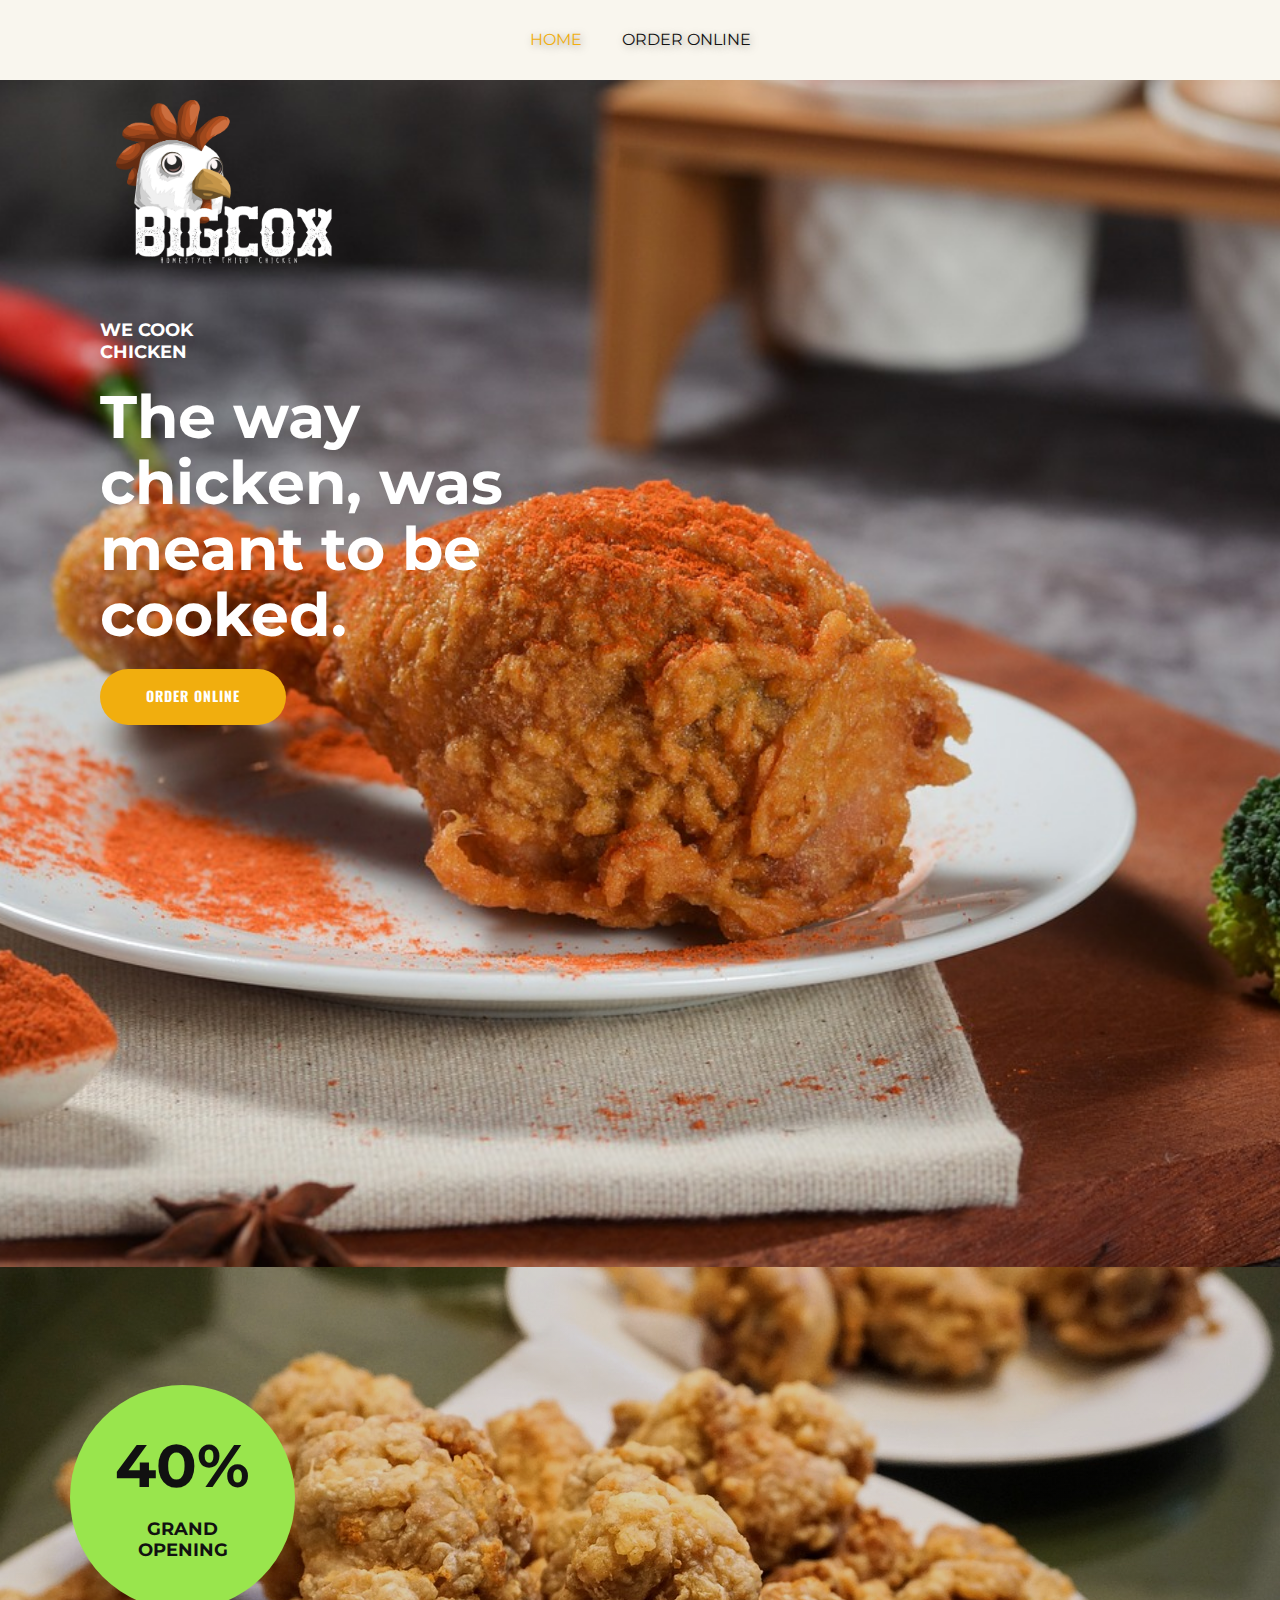
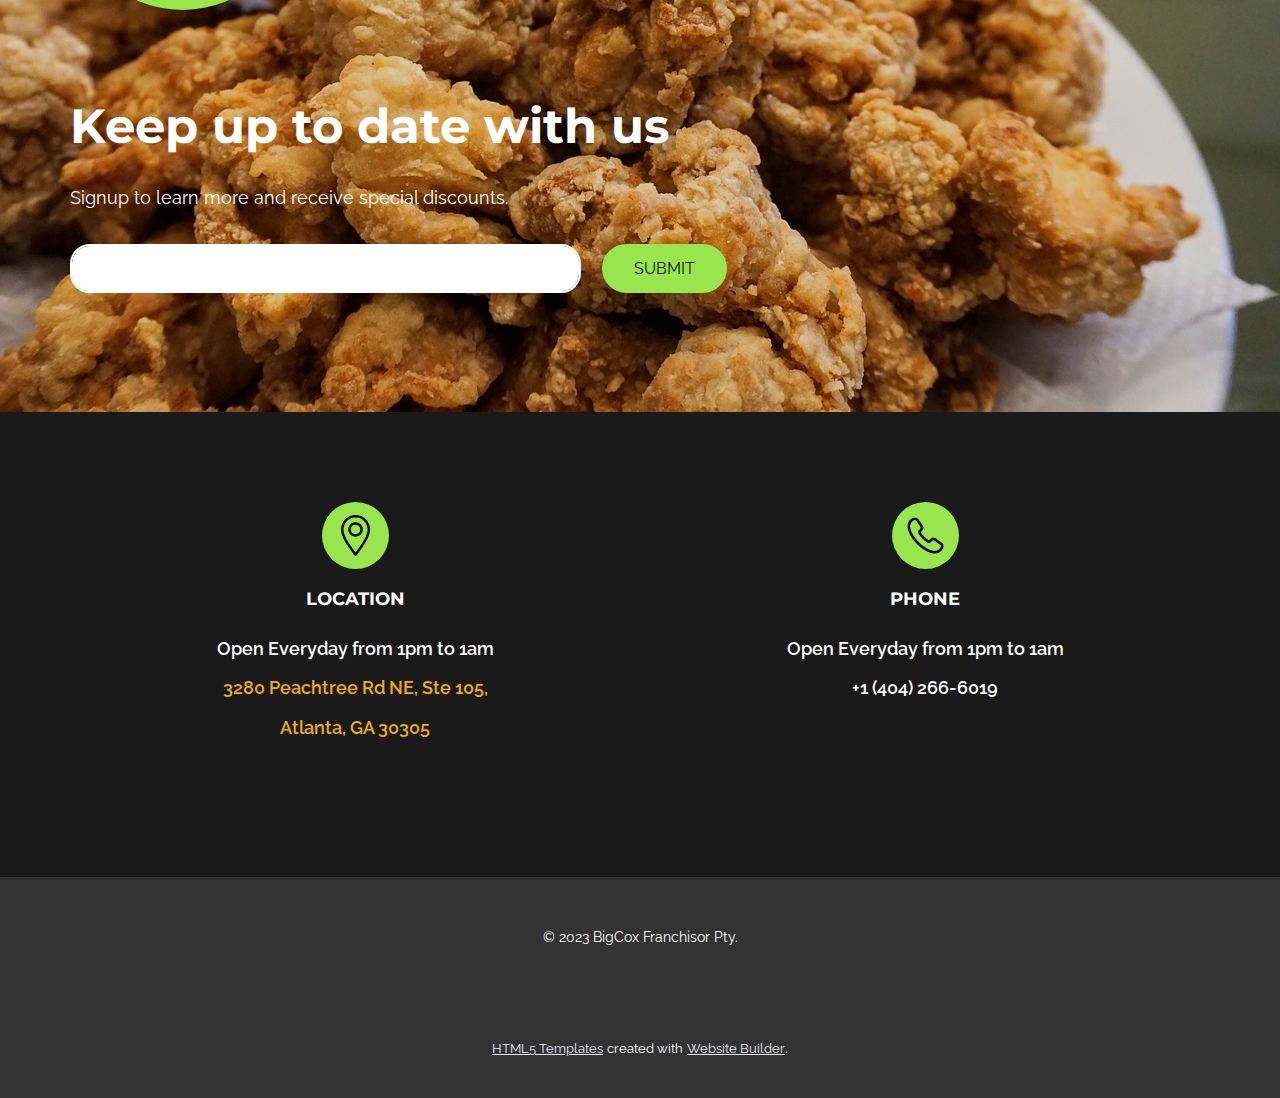
==== commit a77a1840: "wwwwwwwww" ====
--- a/index.html
+++ b/index.html
@@ -3,14 +3,18 @@
     <meta name="viewport" content="width=device-width, initial-scale=1.0">
     <meta charset="utf-8">
     <meta name="keywords" content="40%, ​Where every ingredient tells a story, $27, $4, View Our Menu, $14, 40%, ​Keep up to date with us">
-    <meta name="description" content="">
-    <title>Home</title>
+    <meta name="description" content="Fried chicken the way ya momma made it. Spicy south Georgia breading on a delicious all white meat filet. Not your style, dark meat too for anyone needing more kick ;)">
+    <title>BigCox Homestyle Fried Chicken - Home</title>
     <link rel="stylesheet" href="nicepage.css" media="screen">
 <link rel="stylesheet" href="Home.css" media="screen">
     <script class="u-script" type="text/javascript" src="jquery.js" defer=""></script>
     <script class="u-script" type="text/javascript" src="nicepage.js" defer=""></script>
     <meta name="generator" content="Nicepage 5.8.2, nicepage.com">
     <meta name="referrer" content="origin">
+    <meta property="og:title" content="BigCox Homestyle Fried Chicken - Home">
+    <meta property="og:description" content="Fried chicken the way ya momma made it. Spicy south Georgia breading on a delicious all white meat filet. Not your style, dark meat too for anyone needing more kick ;)">
+    <meta property="og:image" content="https://bigcoxatlanta.com/images/logo.png">
+    <meta property="og:url" content="https://bigcoxatlanta.com">
     <link id="u-theme-google-font" rel="stylesheet" href="https://fonts.googleapis.com/css?family=Montserrat:100,100i,200,200i,300,300i,400,400i,500,500i,600,600i,700,700i,800,800i,900,900i|Raleway:100,100i,200,200i,300,300i,400,400i,500,500i,600,600i,700,700i,800,800i,900,900i">
     <link id="u-page-google-font" rel="stylesheet" href="https://fonts.googleapis.com/css?family=Montserrat:100,100i,200,200i,300,300i,400,400i,500,500i,600,600i,700,700i,800,800i,900,900i|Oswald:200,300,400,500,600,700">
     
@@ -23,7 +27,6 @@
 		"name": ""
 }</script>
     <meta name="theme-color" content="#4756c9">
-    <meta property="og:title" content="Home">
     <meta property="og:type" content="website">
   <meta data-intl-tel-input-cdn-path="intlTelInput/"></head>
   <body data-home-page="Home.html" data-home-page-title="Home" class="u-body u-xl-mode" data-lang="en"><header class="u-clearfix u-header u-header" id="sec-03c7"><div class="u-clearfix u-sheet u-sheet-1">
@@ -55,7 +58,7 @@
       </div></header>
     <section class="u-clearfix u-image u-section-1" id="sec-263f" data-image-width="1280" data-image-height="853">
       <div class="u-clearfix u-sheet u-sheet-1">
-        <img class="u-image u-image-contain u-image-default u-image-1" src="images/logo.png" alt="" data-image-width="1280" data-image-height="901">
+        <img class="u-image u-image-contain u-image-default u-image-1" src="images/logo.png?rand=164e" alt="" data-image-width="1280" data-image-height="901">
         <div class="u-container-align-center-xs u-container-style u-expanded-width-sm u-expanded-width-xs u-group u-shape-rectangle u-group-1">
           <div class="u-container-layout u-container-layout-1">
             <h6 class="u-align-center-xs u-text u-text-body-alt-color u-text-1">we cook chicken</h6>
@@ -65,7 +68,7 @@
         </div>
       </div>
     </section>
-    <section class="u-clearfix u-container-align-center-sm u-container-align-center-xs u-image u-shading u-section-2" id="sec-b406" data-image-width="1500" data-image-height="807">
+    <section class="u-clearfix u-container-align-center-sm u-container-align-center-xs u-image u-shading u-section-2" id="sec-b406" data-image-width="1280" data-image-height="853">
       <div class="u-clearfix u-sheet u-valign-middle u-sheet-1">
         <div class="u-container-align-center u-container-style u-group u-palette-4-base u-preserve-proportions u-shape-circle u-group-1">
           <div class="u-container-layout u-valign-middle u-container-layout-1">
--- a/Home.css
+++ b/Home.css
@@ -125,7 +125,7 @@
     margin-left: auto;
   }
 } .u-section-2 {
-  background-image: linear-gradient(0deg, rgba(0,0,0,0.15), rgba(0,0,0,0.15)), url("images/vegetables-set-left-black-slate.jpg");
+  background-image: linear-gradient(0deg, rgba(0,0,0,0.15), rgba(0,0,0,0.15)), url("images/b708df4b5adf2d4eaeb7e0fab2e3d93f32bb6a7e6dfabfcdbdc61dfc42c196bf898be2ad3a9032d8f4d2b1868024b3944ac7c0b7ed69ef47acec40_1280.jpg");
   background-position: 50% 50%;
 }
 
